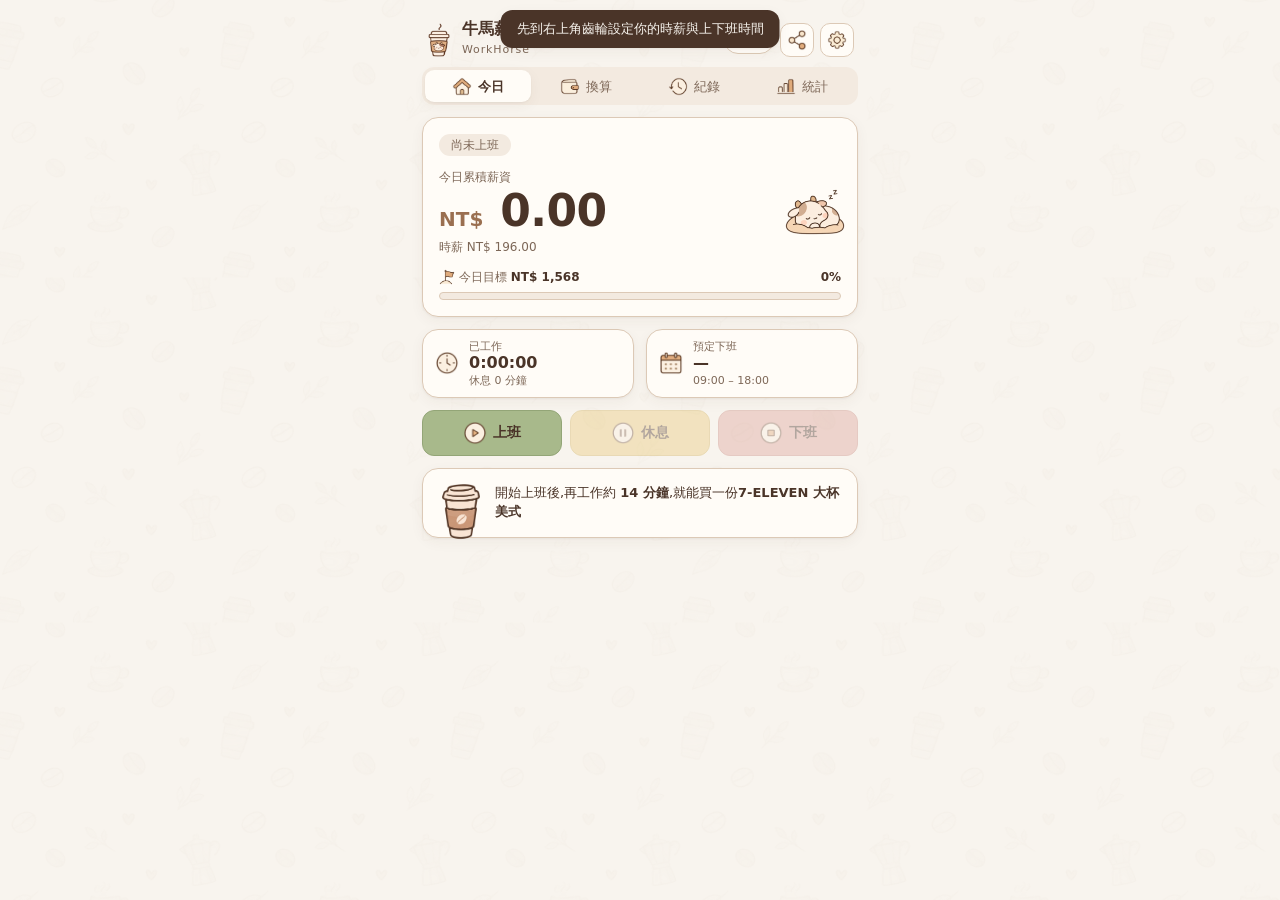
==== public/index.html @ cada4a55 "WorkHorse: coffee hand-drawn redesign with timestamp-based shifts, history, stats and asset pack Co-" ====
<!doctype html>
<html lang="zh-Hant">
<head>
<meta charset="utf-8">
<meta name="viewport" content="width=device-width, initial-scale=1">
<title>牛馬薪水計 WorkHorse</title>
<meta name="description" content="即時顯示今天賺了多少錢(到小數點後兩位),並換算成咖啡、便當、手搖飲。">
<meta name="theme-color" content="#F8F4EE">
<link rel="manifest" href="manifest.webmanifest">
<link rel="icon" type="image/png" href="assets/workhorse/brand/app_icon_512.png">
<link rel="apple-touch-icon" href="assets/workhorse/brand/app_icon_512.png">
<link rel="stylesheet" href="style.css">
</head>
<body>
<div id="app">
  <header class="topbar">
    <div class="brand">
      <img class="logo" data-asset="brand.cow_coffee_logo" alt="" draggable="false">
      <div><b>牛馬薪水計</b><small>WorkHorse</small></div>
    </div>
    <div class="tools">
      <button class="pill" id="btnMini" title="縮成迷你視窗">迷你</button>
      <button class="icon-btn" id="btnShare" aria-label="產生成果卡" title="產生成果卡"><img class="ico" data-asset="ui_icons.share" alt=""></button>
      <button class="icon-btn" id="btnSettings" aria-label="設定" title="設定"><img class="ico" data-asset="ui_icons.settings_gear" alt=""></button>
    </div>
  </header>

  <nav class="tabs" id="tabs">
    <button data-view="home" class="active"><img class="ico sm" data-asset="ui_icons.home" alt="">今日</button>
    <button data-view="rewards"><img class="ico sm" data-asset="ui_icons.wallet" alt="">換算</button>
    <button data-view="history"><img class="ico sm" data-asset="ui_icons.time_history" alt="">紀錄</button>
    <button data-view="stats"><img class="ico sm" data-asset="ui_icons.analytics_chart" alt="">統計</button>
  </nav>

  <main>
    <!-- 今日 -->
    <section class="view active" id="view-home">
      <div class="card hero">
        <div class="hero-top">
          <span class="chip" id="phaseChip">尚未上班</span>
          <span class="mini-timer"><img class="ico sm" data-asset="ui_icons.stopwatch" alt=""><span data-bind="worked">0:00:00</span></span>
        </div>
        <div class="hero-label">今日累積薪資</div>
        <div class="money amount"><span class="cur" data-bind="cur">NT$</span> <span data-bind="earned">0.00</span></div>
        <div class="rate" data-bind="rateLine">時薪 —</div>
        <img class="mascot" id="mascot" alt="" draggable="false">
        <div class="goal">
          <div class="goal-row"><span><img class="ico xs" data-asset="ui_icons.goal_flag" alt="">今日目標 <b class="amount" data-bind="goalAmt">—</b></span><b data-bind="goalPct">0%</b></div>
          <div class="bar"><i id="goalBar"></i></div>
        </div>
      </div>

      <div class="duo">
        <div class="card mini-info"><img class="ico" data-asset="ui_icons.clock" alt=""><div><small>已工作</small><b data-bind="worked">0:00:00</b><em data-bind="breakInfo">休息 0:00</em></div></div>
        <div class="card mini-info"><img class="ico" data-asset="ui_icons.calendar" alt=""><div><small data-bind="endLabel">距離預定下班</small><b data-bind="toEnd">—</b><em data-bind="endInfo">預定 —</em></div></div>
      </div>

      <div class="controls">
        <button class="btn sage" id="btnStart"><img class="ico" data-asset="ui_icons.play" alt=""><span>上班</span></button>
        <button class="btn butter" id="btnBreak"><img class="ico" data-asset="ui_icons.pause" alt=""><span id="breakLabel">休息</span></button>
        <button class="btn rose" id="btnEnd"><img class="ico" data-asset="ui_icons.stop" alt=""><span>下班</span></button>
      </div>

      <button class="card next" id="nextReward" title="查看換算">
        <span class="next-ico" id="nextIcon"></span>
        <span class="next-text" id="nextText">設定時薪後,這裡會顯示下一個可以換算的目標</span>
      </button>
    </section>

    <!-- 換算 -->
    <section class="view" id="view-rewards">
      <div class="card">
        <div class="row between">
          <h2>薪資換算器</h2>
          <button class="btn small" id="btnAddItem">＋ 新增</button>
        </div>
        <label class="field inline"><span>便當參考縣市</span><select id="citySelect"></select></label>
        <p class="note">價格皆為可修改的參考值。顯示的是「薪資等值」,不代表扣稅與其他成本後的實際可支配金額。</p>
      </div>
      <div id="itemList"></div>
    </section>

    <!-- 紀錄 -->
    <section class="view" id="view-history">
      <div class="card">
        <div class="row between">
          <h2>班次紀錄</h2>
          <div class="row">
            <button class="btn small" id="btnAddShift">＋ 補登</button>
            <button class="btn small" id="btnExportCsv"><img class="ico xs" data-asset="ui_icons.download" alt="">匯出 CSV</button>
          </div>
        </div>
      </div>
      <div id="historyList"></div>
    </section>

    <!-- 統計 -->
    <section class="view" id="view-stats">
      <div class="card">
        <div class="row between">
          <button class="icon-btn text" id="btnPrevMonth" aria-label="上個月">‹</button>
          <h2 id="monthTitle">—</h2>
          <button class="icon-btn text" id="btnNextMonth" aria-label="下個月">›</button>
        </div>
      </div>
      <div id="statsBody"></div>
    </section>

    <!-- 設定 -->
    <section class="view" id="view-settings">
      <div class="card">
        <div class="row between"><h2>時薪與預定上下班</h2><button class="btn small" id="btnBackHome">完成</button></div>
        <label class="field"><span>時薪 (<em data-bind="cur">NT$</em>)</span>
          <input type="number" min="0" step="0.01" inputmode="decimal" data-set="hourly"></label>
        <div class="grid2">
          <label class="field"><span>預定上班</span><input type="time" data-set="start"></label>
          <label class="field"><span>預定下班</span><input type="time" data-set="end"></label>
        </div>
        <label class="field"><span>今日薪資目標(0 = 自動:時薪 × 正常工時)</span>
          <input type="number" min="0" step="1" data-set="dailyGoal"></label>
        <p class="note" id="timeNote"></p>
      </div>

      <div class="card">
        <div class="row between"><h2>固定休息時段</h2><button class="btn small" id="btnAddBreak">＋ 新增</button></div>
        <p class="note">上班期間遇到這些時段會自動暫停計薪(例如午休)。也可以隨時按首頁的「休息」手動暫停。</p>
        <div id="breakList"></div>
      </div>

      <div class="card">
        <h2>加班倍率</h2>
        <label class="check"><input type="checkbox" data-set="ot.on"> 啟用加班倍率</label>
        <div class="grid2">
          <label class="field"><span>正常工時(小時)</span><input type="number" min="0" step="0.5" data-set="regularHours"></label>
          <label class="field"><span>第一階加班(小時)</span><input type="number" min="0" step="0.5" data-set="ot.h1"></label>
          <label class="field"><span>第一階倍率</span><input type="number" min="1" step="0.01" data-set="ot.m1"></label>
          <label class="field"><span>之後倍率</span><input type="number" min="1" step="0.01" data-set="ot.m2"></label>
        </div>
        <p class="note">預設依勞基法平日加班:前 2 小時 1.34 倍、之後 1.67 倍。倍率依「該班次累計工時」計算,實際以公司規定為準。</p>
      </div>

      <div class="card">
        <h2>提醒與外觀</h2>
        <label class="field"><span>每隔多久提示「今天賺了多少」</span>
          <select data-set="notifyEvery">
            <option value="0">不提醒</option><option value="15">15 分鐘</option>
            <option value="30">30 分鐘</option><option value="60">1 小時</option>
          </select></label>
        <label class="check"><input type="checkbox" data-set="useSystemNotification"> 同時使用 Windows 系統通知</label>
        <label class="check"><input type="checkbox" data-set="hideAmount"> 隱藏金額(老闆鍵:按 H)</label>
        <label class="field"><span>貨幣</span><select data-set="currency" id="currencySelect"></select></label>
      </div>

      <div class="card">
        <h2>資料</h2>
        <p class="note">所有資料只存在這台電腦的瀏覽器裡。</p>
        <div class="row wrap">
          <button class="btn small" id="btnBackup"><img class="ico xs" data-asset="ui_icons.download" alt="">匯出備份</button>
          <button class="btn small" id="btnRestore">匯入備份</button>
          <button class="btn small danger" id="btnReset">還原預設值</button>
        </div>
        <input type="file" id="fileRestore" accept="application/json" hidden>
      </div>
    </section>
  </main>
</div>

<div id="toast" role="status" aria-live="polite"></div>

<!-- 換算項目編輯 -->
<dialog id="itemDialog">
  <form method="dialog" id="itemForm">
    <h3 id="itemDialogTitle">編輯項目</h3>
    <div class="row top">
      <span class="icon-preview"><img id="itemIconPreview" alt=""></span>
      <label class="field grow"><span>圖示</span><select name="icon"></select></label>
    </div>
    <label class="field"><span>類別</span><select name="category"></select></label>
    <label class="field"><span>名稱</span><input name="name" required maxlength="30"></label>
    <label class="field"><span>價格</span><input name="price" type="number" min="0.01" step="0.01" required></label>
    <label class="field"><span>類型</span>
      <select name="kind">
        <option value="consumable">可重複購買(顯示可買幾份)</option>
        <option value="goal">一次性目標(顯示解鎖進度)</option>
      </select></label>
    <label class="field" id="savedField"><span>已存金額(選填)</span><input name="saved" type="number" min="0" step="1"></label>
    <div class="row end">
      <button type="button" class="btn danger" id="btnDeleteItem">刪除</button>
      <span class="grow"></span>
      <button type="button" class="btn" id="btnCancelItem">取消</button>
      <button type="submit" class="btn primary">儲存</button>
    </div>
  </form>
</dialog>

<!-- 補登班次 -->
<dialog id="shiftDialog">
  <form method="dialog" id="shiftForm">
    <h3>補登班次</h3>
    <label class="field"><span>上班時間</span><input type="datetime-local" name="start" required></label>
    <label class="field"><span>下班時間(可跨午夜)</span><input type="datetime-local" name="end" required></label>
    <label class="field"><span>休息(分鐘)</span><input type="number" name="breakMin" min="0" step="5" value="60"></label>
    <p class="note" id="shiftPreview"></p>
    <div class="row end">
      <span class="grow"></span>
      <button type="button" class="btn" id="btnCancelShift">取消</button>
      <button type="submit" class="btn primary">加入紀錄</button>
    </div>
  </form>
</dialog>

<!-- 成果卡 -->
<dialog id="shareDialog">
  <h3>薪水成果卡</h3>
  <canvas id="shareCanvas" width="1080" height="1080"></canvas>
  <label class="check"><input type="checkbox" id="shareShowAmount" checked> 顯示累積金額</label>
  <p class="note">成果卡不含時薪、公司名稱等個人資料。</p>
  <div class="row end">
    <button class="btn" id="btnShareClose">關閉</button>
    <button class="btn" id="btnShareCopy">複製圖片</button>
    <button class="btn primary" id="btnShareSave">下載 PNG</button>
  </div>
</dialog>

<script src="assets/workhorse/asset-manifest.js"></script>
<script src="js/defaults.js"></script>
<script src="js/assets.js"></script>
<script src="js/core.js"></script>
<script src="js/share.js"></script>
<script src="js/app.js"></script>
</body>
</html>
---- public/style.css ----
/* WorkHorse · Coffee hand-drawn
 * 色彩 token 來自素材包 design_tokens.json;--muted 稍微加深以達到小字 WCAG AA 對比。 */
:root {
  --paper: #F8F4EE;
  --surface: #FFFCF7;
  --surface-soft: #F3EAE0;
  --ink: #4A3428;
  --muted: #7D6757;
  --line: #DCC9B6;
  --caramel: #B98C6D;
  --caramel-deep: #9A6F50;
  --caramel-soft: #E7D1BE;
  --sage: #A8B98B;
  --sage-soft: #E7EEDB;
  --butter: #E8C978;
  --rose: #DDA39A;
  --bad: #A8503F;

  --font: "Noto Sans TC", "Microsoft JhengHei", "Segoe UI", system-ui, sans-serif;
  --r-card: 16px;
  --r-btn: 12px;
  --sp-1: 4px; --sp-2: 8px; --sp-3: 12px; --sp-4: 16px;
  --shadow: 0 1px 2px rgba(74, 52, 40, .05), 0 4px 14px rgba(74, 52, 40, .05);
  --t: 160ms ease;
  --pattern-opacity: .1;
}
* { box-sizing: border-box; }
html, body { margin: 0; min-height: 100%; background: var(--paper); color: var(--ink); font: 14px/1.5 var(--font); }
body { position: relative; }
/* 低透明度咖啡紋樣(圖片 URL 由 JS 依 asset-manifest 設定) */
body::before { content: ""; position: fixed; inset: 0; z-index: 0; pointer-events: none;
  background: var(--pattern-url, none) center / 460px auto repeat; opacity: var(--pattern-opacity); }
#app { position: relative; z-index: 1; max-width: 460px; min-height: 100vh; margin: 0 auto; padding: var(--sp-3) var(--sp-3) var(--sp-4); }
h2 { margin: 0; font-size: 15px; font-weight: 650; }
h3 { margin: 0 0 var(--sp-3); font-size: 16px; }
small { color: var(--muted); }
em { font-style: normal; }
.note { color: var(--muted); font-size: 12px; margin: var(--sp-2) 0 0; }
.amount { font-variant-numeric: tabular-nums; }
body.hide-amount .amount { filter: blur(8px); user-select: none; }

/* 圖片:固定盒子 + contain,不變形、保留透明 */
.ico { width: 24px; height: 24px; object-fit: contain; flex: none; vertical-align: middle; }
.ico.sm { width: 20px; height: 20px; }
.ico.xs { width: 16px; height: 16px; margin-right: 4px; }
img { max-width: 100%; }

/* 標題列 */
.topbar { display: flex; align-items: center; justify-content: space-between; padding: 0 var(--sp-1) var(--sp-2); }
.brand { display: flex; align-items: center; gap: 10px; }
.brand .logo { width: 26px; height: 34px; object-fit: contain; }
.brand b { display: block; font-size: 16px; line-height: 1.15; font-weight: 700; }
.brand small { font-size: 11px; letter-spacing: .08em; }
.tools { display: flex; align-items: center; gap: 6px; }
.icon-btn { display: grid; place-items: center; width: 34px; height: 34px; background: var(--surface); border: 1px solid var(--line);
  border-radius: 10px; cursor: pointer; color: var(--ink); font: inherit; transition: transform var(--t), border-color var(--t); }
.icon-btn.text { font-size: 20px; line-height: 1; }
.icon-btn:hover { border-color: var(--caramel); }
.icon-btn:active { transform: scale(.96); }
.pill { height: 28px; padding: 0 12px; background: var(--surface); border: 1px solid var(--line); border-radius: 99px; cursor: pointer; color: var(--muted); font: inherit; font-size: 12px; }
.pill:hover { border-color: var(--caramel); color: var(--ink); }

/* 分頁 */
.tabs { display: flex; gap: 2px; padding: 3px; background: var(--surface-soft); border-radius: 12px; margin-bottom: var(--sp-3); }
.tabs button { flex: 1; display: flex; align-items: center; justify-content: center; gap: 6px; border: 0; background: none; color: var(--muted);
  padding: 6px 4px; border-radius: 9px; cursor: pointer; font: inherit; font-size: 13px; transition: background var(--t); }
.tabs button.active { background: var(--surface); color: var(--ink); font-weight: 650; box-shadow: var(--shadow); }
.view { display: none; animation: fade 160ms ease; }
.view.active { display: block; }
@keyframes fade { from { opacity: 0; transform: translateY(2px); } to { opacity: 1; transform: none; } }

/* 卡片 */
.card { background: var(--surface); border: 1px solid var(--line); border-radius: var(--r-card); padding: var(--sp-3) var(--sp-4); margin-bottom: var(--sp-3); box-shadow: var(--shadow); }

/* 首頁主卡 */
.hero { position: relative; padding: var(--sp-4); }
.hero-top { display: flex; justify-content: space-between; align-items: center; }
.chip { display: inline-block; padding: 2px 12px; border-radius: 99px; font-size: 12px; background: var(--surface-soft); color: var(--muted); transition: background var(--t); }
.chip.working { background: var(--sage-soft); color: #5B6B40; }
.chip.break { background: #F8EBC8; color: #7B5F12; }
.chip.done { background: #F3DAD5; color: #8A4B40; }
.mini-timer { display: none; align-items: center; gap: 4px; color: var(--muted); font-variant-numeric: tabular-nums; }
.hero-label { margin-top: var(--sp-3); color: var(--muted); font-size: 12px; }
.money { font-size: clamp(34px, 11vw, 44px); line-height: 1.12; font-weight: 700; letter-spacing: -.5px; white-space: nowrap; }
.money .cur { font-size: 20px; color: var(--caramel-deep); font-weight: 650; letter-spacing: 0; margin-right: 2px; }
.rate { color: var(--muted); font-size: 12px; margin-top: 2px; min-height: 18px; }
.mascot { position: absolute; right: 10px; bottom: 74px; width: 64px; height: 60px; object-fit: contain; pointer-events: none; }
.mascot:not([src]) { display: none; }
.goal { margin-top: var(--sp-3); }
.goal-row { display: flex; justify-content: space-between; font-size: 12px; color: var(--muted); }
.goal-row b { color: var(--ink); font-weight: 650; }
.bar { height: 8px; background: var(--surface-soft); border: 1px solid var(--line); border-radius: 99px; overflow: hidden; margin-top: 6px; }
.bar i { display: block; height: 100%; width: 0; background: var(--caramel); border-radius: 99px; transition: width 300ms ease; }
.bar i.full { background: var(--sage); }

.duo { display: grid; grid-template-columns: 1fr 1fr; gap: var(--sp-3); }
.mini-info { display: flex; align-items: center; gap: 10px; padding: 10px 12px; margin-bottom: var(--sp-3); }
.mini-info small { display: block; font-size: 11px; line-height: 1.2; }
.mini-info b { display: block; font-size: 16px; line-height: 1.3; font-variant-numeric: tabular-nums; }
.mini-info em { display: block; font-size: 11px; color: var(--muted); line-height: 1.2; }

.controls { display: grid; grid-template-columns: repeat(3, 1fr); gap: var(--sp-2); margin-bottom: var(--sp-3); }
.btn { display: inline-flex; align-items: center; justify-content: center; gap: 6px; border: 1px solid var(--line); background: var(--surface);
  color: var(--ink); border-radius: var(--r-btn); padding: 8px 12px; cursor: pointer; font: inherit; font-weight: 600;
  transition: transform var(--t), filter var(--t), border-color var(--t); }
.btn:hover { border-color: var(--caramel); }
.btn:active { transform: scale(.97); }
.btn:disabled { opacity: .4; cursor: not-allowed; transform: none; }
.btn.sage { background: var(--sage); border-color: #93A577; }
.btn.butter { background: var(--butter); border-color: #D2B25F; }
.btn.rose { background: var(--rose); border-color: #C98C82; }
.btn.primary { background: var(--caramel); border-color: var(--caramel-deep); color: #fff; }
.btn.danger { color: var(--bad); }
.btn.small { padding: 4px 10px; font-size: 12px; font-weight: 550; }
.controls .btn { padding: 10px 6px; }

.next { display: flex; align-items: center; gap: 12px; width: 100%; text-align: left; cursor: pointer; font: inherit; color: var(--ink); margin-bottom: 0; }
.next:hover { border-color: var(--caramel); }
.next-ico { width: 44px; height: 44px; display: grid; place-items: center; flex: none; }
.next-ico img { width: 100%; height: 100%; object-fit: contain; }
.next-text { font-size: 13px; line-height: 1.45; }
.next-text b { font-weight: 650; }

/* 表單 */
.field { display: flex; flex-direction: column; gap: 3px; margin: var(--sp-2) 0; }
.field.inline { flex-direction: row; align-items: center; justify-content: space-between; }
.field > span { color: var(--muted); font-size: 12px; }
input, select { background: var(--paper); color: var(--ink); border: 1px solid var(--line); border-radius: 10px; padding: 7px 10px; font: inherit; width: 100%; }
input:focus-visible, select:focus-visible, button:focus-visible { outline: 2px solid var(--caramel); outline-offset: 1px; }
.field.inline select { width: auto; }
.check { display: flex; align-items: center; gap: 8px; margin: var(--sp-2) 0; cursor: pointer; }
.check input { width: auto; accent-color: var(--caramel); }
.grid2 { display: grid; grid-template-columns: 1fr 1fr; gap: 0 var(--sp-2); }
.row { display: flex; gap: var(--sp-2); align-items: center; }
.row.between { justify-content: space-between; }
.row.wrap { flex-wrap: wrap; }
.row.top { align-items: flex-end; }
.row.end { margin-top: var(--sp-3); }
.grow { flex: 1; }
.break-row { display: grid; grid-template-columns: auto 1fr 1fr auto; gap: 6px; align-items: center; margin: 6px 0; }
.break-row input[type=checkbox] { width: auto; accent-color: var(--caramel); }

/* 換算項目 */
.item { display: grid; grid-template-columns: 52px 1fr; gap: 12px; padding: 10px 14px; }
.item.off { opacity: .45; }
.item-ico { width: 52px; height: 52px; display: grid; place-items: center; }
.item-ico img { width: 100%; height: 100%; object-fit: contain; }
.item-head { display: flex; justify-content: space-between; align-items: baseline; gap: 8px; }
.item-name { font-weight: 650; }
.item-cat { color: var(--muted); font-size: 11px; margin-left: 6px; font-weight: 400; }
.item-price { color: var(--muted); font-size: 12px; white-space: nowrap; }
.item-count { font-size: 22px; font-weight: 700; line-height: 1.2; }
.item-count small { font-size: 12px; font-weight: 400; }
.badge { display: inline-block; background: var(--sage-soft); color: #4F5F36; font-weight: 650; padding: 1px 10px; border-radius: 99px; font-size: 12px; }
.item-sub { color: var(--muted); font-size: 12px; }
.item-sub b { color: var(--ink); font-weight: 600; }
.item .bar { height: 6px; margin: 6px 0 4px; }
.item-actions { display: flex; gap: 10px; margin-top: 4px; }
.item-actions button { background: none; border: 0; color: var(--muted); cursor: pointer; font: inherit; font-size: 12px; padding: 0; text-decoration: underline; text-decoration-color: var(--line); }
.item-actions button:hover { color: var(--ink); }
.icon-preview { width: 52px; height: 52px; display: grid; place-items: center; background: var(--paper); border: 1px solid var(--line); border-radius: 12px; }
.icon-preview img { width: 80%; height: 80%; object-fit: contain; }

/* 紀錄 */
.day-head { display: flex; justify-content: space-between; color: var(--muted); font-size: 12px; margin: var(--sp-3) 4px 6px; }
.shift { display: flex; align-items: center; gap: 12px; padding: 10px 14px; margin-bottom: 8px; }
.shift-main { flex: 1; min-width: 0; }
.shift-time { font-weight: 650; font-variant-numeric: tabular-nums; }
.shift-time sup { color: var(--caramel-deep); font-size: 10px; margin-left: 2px; }
.shift-meta { color: var(--muted); font-size: 12px; }
.shift-pay { font-weight: 700; font-variant-numeric: tabular-nums; text-align: right; }
.shift-del { background: none; border: 0; color: var(--muted); cursor: pointer; font-size: 18px; line-height: 1; padding: 4px; }
.shift-del:hover { color: var(--bad); }
.tag { display: inline-block; font-size: 10px; padding: 0 6px; border-radius: 99px; background: #F8EBC8; color: #7B5F12; margin-left: 4px; }
.empty { text-align: center; padding: 28px 16px; color: var(--muted); }
.empty img { width: 64px; height: 80px; object-fit: contain; display: block; margin: 0 auto 8px; }
.empty img.wide { width: 96px; height: 76px; }

/* 統計 */
.stat-hero { text-align: center; }
.stat-hero .money { font-size: 36px; }
.stat-grid { display: grid; grid-template-columns: 1fr 1fr; gap: var(--sp-2); margin-top: var(--sp-3); text-align: left; }
.stat-grid div { background: var(--paper); border-radius: 12px; padding: 8px 12px; }
.stat-grid small { display: block; font-size: 11px; }
.stat-grid b { font-variant-numeric: tabular-nums; }
.chart { display: flex; align-items: flex-end; gap: 2px; height: 96px; margin-top: var(--sp-3); }
.chart i { flex: 1; min-height: 2px; background: var(--caramel-soft); border-radius: 3px 3px 0 0; position: relative; }
.chart i.has { background: var(--caramel); }
.chart i.today { outline: 1px solid var(--ink); outline-offset: 1px; }
.chart-axis { display: flex; justify-content: space-between; font-size: 10px; color: var(--muted); margin-top: 4px; }

#toast { position: fixed; left: 50%; top: 10px; transform: translate(-50%, -24px); background: var(--ink); color: var(--paper); padding: 9px 16px;
  border-radius: 12px; font-weight: 550; font-size: 13px; opacity: 0; pointer-events: none; transition: opacity 200ms, transform 200ms; max-width: 92vw; text-align: center; z-index: 50; box-shadow: var(--shadow); }
#toast.show { opacity: 1; transform: translate(-50%, 0); }

dialog { background: var(--surface); color: var(--ink); border: 1px solid var(--line); border-radius: 18px; padding: var(--sp-4); width: min(92vw, 400px); box-shadow: 0 10px 40px rgba(74, 52, 40, .18); }
dialog::backdrop { background: rgba(74, 52, 40, .35); }
#shareCanvas { width: 100%; height: auto; border-radius: 12px; display: block; margin-bottom: var(--sp-2); border: 1px solid var(--line); }

/* 迷你模式(~330×190):只留標題、金額、計時與三個控制鈕 */
body.mini #app { padding: 6px 8px; min-height: 0; }
body.mini .topbar { padding-bottom: 2px; }
body.mini .brand .logo { width: 18px; height: 24px; }
body.mini .brand b { font-size: 13px; }
body.mini .brand small, body.mini .tabs, body.mini main > .view:not(#view-home),
body.mini #btnShare, body.mini #btnSettings, body.mini .mascot, body.mini .goal, body.mini .duo,
body.mini .next, body.mini .hero-label, body.mini .rate { display: none; }
body.mini .icon-btn { width: 28px; height: 28px; }
body.mini #btnMini { font-size: 11px; height: 24px; }
body.mini .hero { padding: 8px 12px 6px; margin-bottom: 6px; text-align: center; }
body.mini .hero-top { justify-content: space-between; }
body.mini .mini-timer { display: inline-flex; }
body.mini .money { font-size: 36px; margin-top: 2px; }
body.mini .money .cur { font-size: 15px; }
body.mini .controls { margin-bottom: 0; gap: 6px; }
body.mini .controls .btn { padding: 6px 4px; font-size: 13px; }
body.mini .controls .ico { width: 20px; height: 20px; }

/* 視窗很小時自動套用迷你(JS 以視窗高度切換 body.mini) */
@media (max-width: 359px) { #app { padding: 8px; } .money { font-size: 38px; } }
@media (min-width: 461px) { #app { padding-top: 20px; } }
@media (prefers-reduced-motion: reduce) { * { animation: none !important; transition: none !important; } }
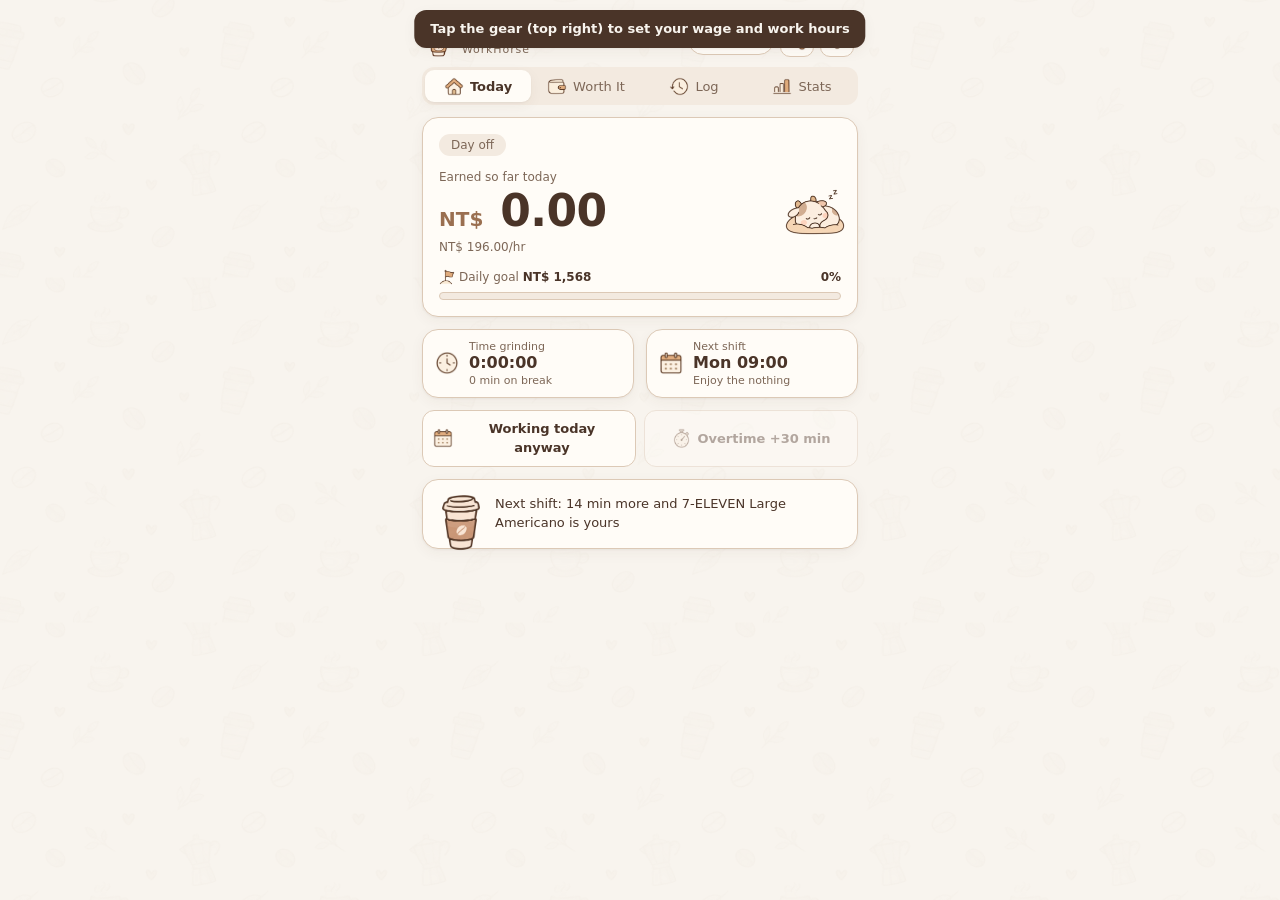
==== commit 7496405f: "Auto-compute pay from schedule + local time (no clock-in buttons), i18n zh/en/ja, remove mini mode C" ====
--- a/public/index.html
+++ b/public/index.html
@@ -16,66 +16,60 @@
   <header class="topbar">
     <div class="brand">
       <img class="logo" data-asset="brand.cow_coffee_logo" alt="" draggable="false">
-      <div><b>牛馬薪水計</b><small>WorkHorse</small></div>
+      <div><b data-i18n="brand.name">牛馬薪水計</b><small>WorkHorse</small></div>
     </div>
     <div class="tools">
-      <button class="pill" id="btnMini" title="縮成迷你視窗">迷你</button>
-      <button class="icon-btn" id="btnShare" aria-label="產生成果卡" title="產生成果卡"><img class="ico" data-asset="ui_icons.share" alt=""></button>
-      <button class="icon-btn" id="btnSettings" aria-label="設定" title="設定"><img class="ico" data-asset="ui_icons.settings_gear" alt=""></button>
+      <select class="pill-select" id="langSelect" data-i18n-aria="lang.title" data-i18n-title="lang.title"></select>
+      <button class="icon-btn" id="btnShare" data-i18n-aria="btn.share" data-i18n-title="btn.share"><img class="ico" data-asset="ui_icons.share" alt=""></button>
+      <button class="icon-btn" id="btnSettings" data-i18n-aria="btn.settings" data-i18n-title="btn.settings"><img class="ico" data-asset="ui_icons.settings_gear" alt=""></button>
     </div>
   </header>
 
   <nav class="tabs" id="tabs">
-    <button data-view="home" class="active"><img class="ico sm" data-asset="ui_icons.home" alt="">今日</button>
-    <button data-view="rewards"><img class="ico sm" data-asset="ui_icons.wallet" alt="">換算</button>
-    <button data-view="history"><img class="ico sm" data-asset="ui_icons.time_history" alt="">紀錄</button>
-    <button data-view="stats"><img class="ico sm" data-asset="ui_icons.analytics_chart" alt="">統計</button>
+    <button data-view="home" class="active"><img class="ico sm" data-asset="ui_icons.home" alt=""><span data-i18n="tab.home">今日</span></button>
+    <button data-view="rewards"><img class="ico sm" data-asset="ui_icons.wallet" alt=""><span data-i18n="tab.rewards">換算</span></button>
+    <button data-view="history"><img class="ico sm" data-asset="ui_icons.time_history" alt=""><span data-i18n="tab.history">紀錄</span></button>
+    <button data-view="stats"><img class="ico sm" data-asset="ui_icons.analytics_chart" alt=""><span data-i18n="tab.stats">統計</span></button>
   </nav>
 
   <main>
     <!-- 今日 -->
     <section class="view active" id="view-home">
       <div class="card hero">
-        <div class="hero-top">
-          <span class="chip" id="phaseChip">尚未上班</span>
-          <span class="mini-timer"><img class="ico sm" data-asset="ui_icons.stopwatch" alt=""><span data-bind="worked">0:00:00</span></span>
-        </div>
-        <div class="hero-label">今日累積薪資</div>
+        <div class="hero-top"><span class="chip" id="phaseChip">—</span></div>
+        <div class="hero-label" data-i18n="hero.label">今天已經賺到</div>
         <div class="money amount"><span class="cur" data-bind="cur">NT$</span> <span data-bind="earned">0.00</span></div>
-        <div class="rate" data-bind="rateLine">時薪 —</div>
+        <div class="rate" data-bind="rateLine"></div>
         <img class="mascot" id="mascot" alt="" draggable="false">
         <div class="goal">
-          <div class="goal-row"><span><img class="ico xs" data-asset="ui_icons.goal_flag" alt="">今日目標 <b class="amount" data-bind="goalAmt">—</b></span><b data-bind="goalPct">0%</b></div>
+          <div class="goal-row"><span><img class="ico xs" data-asset="ui_icons.goal_flag" alt=""><span data-i18n="goal.label">今日目標</span> <b class="amount" data-bind="goalAmt">—</b></span><b data-bind="goalPct">0%</b></div>
           <div class="bar"><i id="goalBar"></i></div>
         </div>
       </div>
 
       <div class="duo">
-        <div class="card mini-info"><img class="ico" data-asset="ui_icons.clock" alt=""><div><small>已工作</small><b data-bind="worked">0:00:00</b><em data-bind="breakInfo">休息 0:00</em></div></div>
-        <div class="card mini-info"><img class="ico" data-asset="ui_icons.calendar" alt=""><div><small data-bind="endLabel">距離預定下班</small><b data-bind="toEnd">—</b><em data-bind="endInfo">預定 —</em></div></div>
-      </div>
-
-      <div class="controls">
-        <button class="btn sage" id="btnStart"><img class="ico" data-asset="ui_icons.play" alt=""><span>上班</span></button>
-        <button class="btn butter" id="btnBreak"><img class="ico" data-asset="ui_icons.pause" alt=""><span id="breakLabel">休息</span></button>
-        <button class="btn rose" id="btnEnd"><img class="ico" data-asset="ui_icons.stop" alt=""><span>下班</span></button>
-      </div>
-
-      <button class="card next" id="nextReward" title="查看換算">
-        <span class="next-ico" id="nextIcon"></span>
-        <span class="next-text" id="nextText">設定時薪後,這裡會顯示下一個可以換算的目標</span>
-      </button>
+        <div class="card mini-info"><img class="ico" data-asset="ui_icons.clock" alt=""><div><small data-i18n="worked.label">已工作</small><b data-bind="worked">0:00:00</b><em data-bind="breakInfo"></em></div></div>
+        <div class="card mini-info"><img class="ico" data-asset="ui_icons.calendar" alt=""><div><small data-bind="endLabel">—</small><b data-bind="toEnd">—</b><em data-bind="endInfo"></em></div></div>
+      </div>
+
+      <div class="quick">
+        <button class="btn" id="btnOff"><img class="ico sm" data-asset="ui_icons.calendar" alt=""><span id="offLabel"></span></button>
+        <button class="btn" id="btnOt"><img class="ico sm" data-asset="ui_icons.stopwatch" alt=""><span id="otLabel"></span></button>
+        <button class="btn small" id="btnOtReset" hidden data-i18n="q.otReset">重設</button>
+      </div>
+
+      <button class="card next" id="nextReward"><span class="next-ico"></span><span class="next-text"></span></button>
     </section>
 
     <!-- 換算 -->
     <section class="view" id="view-rewards">
       <div class="card">
         <div class="row between">
-          <h2>薪資換算器</h2>
-          <button class="btn small" id="btnAddItem">＋ 新增</button>
-        </div>
-        <label class="field inline"><span>便當參考縣市</span><select id="citySelect"></select></label>
-        <p class="note">價格皆為可修改的參考值。顯示的是「薪資等值」,不代表扣稅與其他成本後的實際可支配金額。</p>
+          <h2 data-i18n="items.title">薪資換算器</h2>
+          <button class="btn small" id="btnAddItem" data-i18n="items.add">＋ 新增</button>
+        </div>
+        <label class="field inline"><span data-i18n="items.city">便當參考縣市</span><select id="citySelect"></select></label>
+        <p class="note" data-i18n="items.note"></p>
       </div>
       <div id="itemList"></div>
     </section>
@@ -84,10 +78,10 @@
     <section class="view" id="view-history">
       <div class="card">
         <div class="row between">
-          <h2>班次紀錄</h2>
+          <h2 data-i18n="hist.title">班次紀錄</h2>
           <div class="row">
-            <button class="btn small" id="btnAddShift">＋ 補登</button>
-            <button class="btn small" id="btnExportCsv"><img class="ico xs" data-asset="ui_icons.download" alt="">匯出 CSV</button>
+            <button class="btn small" id="btnAddShift" data-i18n="hist.add">＋ 補登</button>
+            <button class="btn small" id="btnExportCsv"><img class="ico xs" data-asset="ui_icons.download" alt=""><span data-i18n="hist.csv">匯出 CSV</span></button>
           </div>
         </div>
       </div>
@@ -98,9 +92,9 @@
     <section class="view" id="view-stats">
       <div class="card">
         <div class="row between">
-          <button class="icon-btn text" id="btnPrevMonth" aria-label="上個月">‹</button>
+          <button class="icon-btn text" id="btnPrevMonth" data-i18n-aria="stats.prev">‹</button>
           <h2 id="monthTitle">—</h2>
-          <button class="icon-btn text" id="btnNextMonth" aria-label="下個月">›</button>
+          <button class="icon-btn text" id="btnNextMonth" data-i18n-aria="stats.next">›</button>
         </div>
       </div>
       <div id="statsBody"></div>
@@ -109,55 +103,53 @@
     <!-- 設定 -->
     <section class="view" id="view-settings">
       <div class="card">
-        <div class="row between"><h2>時薪與預定上下班</h2><button class="btn small" id="btnBackHome">完成</button></div>
-        <label class="field"><span>時薪 (<em data-bind="cur">NT$</em>)</span>
+        <div class="row between"><h2 data-i18n="set.basic">基本設定</h2><button class="btn small" id="btnBackHome" data-i18n="set.done">完成</button></div>
+        <label class="field"><span><span data-i18n="set.hourly">時薪</span> (<em data-bind="cur">NT$</em>)</span>
           <input type="number" min="0" step="0.01" inputmode="decimal" data-set="hourly"></label>
+        <div class="field"><span data-i18n="set.days">一週上哪幾天班</span><div class="chips" id="dayChips"></div></div>
         <div class="grid2">
-          <label class="field"><span>預定上班</span><input type="time" data-set="start"></label>
-          <label class="field"><span>預定下班</span><input type="time" data-set="end"></label>
-        </div>
-        <label class="field"><span>今日薪資目標(0 = 自動:時薪 × 正常工時)</span>
-          <input type="number" min="0" step="1" data-set="dailyGoal"></label>
-        <p class="note" id="timeNote"></p>
-      </div>
-
-      <div class="card">
-        <div class="row between"><h2>固定休息時段</h2><button class="btn small" id="btnAddBreak">＋ 新增</button></div>
-        <p class="note">上班期間遇到這些時段會自動暫停計薪(例如午休)。也可以隨時按首頁的「休息」手動暫停。</p>
+          <label class="field"><span data-i18n="set.start">上班時間</span><input type="time" data-set="start"></label>
+          <label class="field"><span data-i18n="set.end">下班時間</span><input type="time" data-set="end"></label>
+        </div>
+        <p class="summary" id="timeNote"></p>
+        <p class="note" data-i18n="set.holidayNote"></p>
+      </div>
+
+      <div class="card">
+        <div class="row between"><h2 data-i18n="set.breaks">休息時間</h2><button class="btn small" id="btnAddBreak" data-i18n="set.addBreak">＋ 新增</button></div>
+        <p class="note" data-i18n="set.breaksNote"></p>
         <div id="breakList"></div>
       </div>
 
-      <div class="card">
-        <h2>加班倍率</h2>
-        <label class="check"><input type="checkbox" data-set="ot.on"> 啟用加班倍率</label>
+      <details class="card adv">
+        <summary data-i18n="set.adv">進階</summary>
+        <label class="check"><input type="checkbox" data-set="ot.on"> <span data-i18n="set.otOn">啟用加班倍率</span></label>
         <div class="grid2">
-          <label class="field"><span>正常工時(小時)</span><input type="number" min="0" step="0.5" data-set="regularHours"></label>
-          <label class="field"><span>第一階加班(小時)</span><input type="number" min="0" step="0.5" data-set="ot.h1"></label>
-          <label class="field"><span>第一階倍率</span><input type="number" min="1" step="0.01" data-set="ot.m1"></label>
-          <label class="field"><span>之後倍率</span><input type="number" min="1" step="0.01" data-set="ot.m2"></label>
-        </div>
-        <p class="note">預設依勞基法平日加班:前 2 小時 1.34 倍、之後 1.67 倍。倍率依「該班次累計工時」計算,實際以公司規定為準。</p>
-      </div>
-
-      <div class="card">
-        <h2>提醒與外觀</h2>
-        <label class="field"><span>每隔多久提示「今天賺了多少」</span>
-          <select data-set="notifyEvery">
-            <option value="0">不提醒</option><option value="15">15 分鐘</option>
-            <option value="30">30 分鐘</option><option value="60">1 小時</option>
-          </select></label>
-        <label class="check"><input type="checkbox" data-set="useSystemNotification"> 同時使用 Windows 系統通知</label>
-        <label class="check"><input type="checkbox" data-set="hideAmount"> 隱藏金額(老闆鍵:按 H)</label>
-        <label class="field"><span>貨幣</span><select data-set="currency" id="currencySelect"></select></label>
-      </div>
-
-      <div class="card">
-        <h2>資料</h2>
-        <p class="note">所有資料只存在這台電腦的瀏覽器裡。</p>
+          <label class="field"><span data-i18n="set.regular">正常工時</span><input type="number" min="0" step="0.5" data-set="regularHours"></label>
+          <label class="field"><span data-i18n="set.h1">第一階加班</span><input type="number" min="0" step="0.5" data-set="ot.h1"></label>
+          <label class="field"><span data-i18n="set.m1">第一階倍率</span><input type="number" min="1" step="0.01" data-set="ot.m1"></label>
+          <label class="field"><span data-i18n="set.m2">之後倍率</span><input type="number" min="1" step="0.01" data-set="ot.m2"></label>
+        </div>
+        <p class="note" data-i18n="set.otNote"></p>
+        <label class="field"><span data-i18n="set.goal">每日目標</span><input type="number" min="0" step="1" data-set="dailyGoal"></label>
+      </details>
+
+      <div class="card">
+        <h2 data-i18n="set.notify">提醒與顯示</h2>
+        <label class="field"><span data-i18n="set.every">提示間隔</span>
+          <select data-set="notifyEvery" id="notifySelect"></select></label>
+        <label class="check"><input type="checkbox" data-set="useSystemNotification"> <span data-i18n="set.sysNotify">系統通知</span></label>
+        <label class="check"><input type="checkbox" data-set="hideAmount"> <span data-i18n="set.hide">隱藏金額</span></label>
+        <label class="field"><span data-i18n="set.currency">貨幣</span><select data-set="currency" id="currencySelect"></select></label>
+      </div>
+
+      <div class="card">
+        <h2 data-i18n="set.data">資料</h2>
+        <p class="note" data-i18n="set.dataNote"></p>
         <div class="row wrap">
-          <button class="btn small" id="btnBackup"><img class="ico xs" data-asset="ui_icons.download" alt="">匯出備份</button>
-          <button class="btn small" id="btnRestore">匯入備份</button>
-          <button class="btn small danger" id="btnReset">還原預設值</button>
+          <button class="btn small" id="btnBackup"><img class="ico xs" data-asset="ui_icons.download" alt=""><span data-i18n="set.backup">匯出備份</span></button>
+          <button class="btn small" id="btnRestore" data-i18n="set.restore">匯入備份</button>
+          <button class="btn small danger" id="btnReset" data-i18n="set.reset">還原預設值</button>
         </div>
         <input type="file" id="fileRestore" accept="application/json" hidden>
       </div>
@@ -170,25 +162,25 @@
 <!-- 換算項目編輯 -->
 <dialog id="itemDialog">
   <form method="dialog" id="itemForm">
-    <h3 id="itemDialogTitle">編輯項目</h3>
+    <h3 id="itemDialogTitle"></h3>
     <div class="row top">
       <span class="icon-preview"><img id="itemIconPreview" alt=""></span>
-      <label class="field grow"><span>圖示</span><select name="icon"></select></label>
-    </div>
-    <label class="field"><span>類別</span><select name="category"></select></label>
-    <label class="field"><span>名稱</span><input name="name" required maxlength="30"></label>
-    <label class="field"><span>價格</span><input name="price" type="number" min="0.01" step="0.01" required></label>
-    <label class="field"><span>類型</span>
+      <label class="field grow"><span data-i18n="dlg.icon">圖示</span><select name="icon"></select></label>
+    </div>
+    <label class="field"><span data-i18n="dlg.category">類別</span><select name="category"></select></label>
+    <label class="field"><span data-i18n="dlg.name">名稱</span><input name="name" required maxlength="30"></label>
+    <label class="field"><span data-i18n="dlg.price">價格</span><input name="price" type="number" min="0.01" step="0.01" required></label>
+    <label class="field"><span data-i18n="dlg.kind">類型</span>
       <select name="kind">
-        <option value="consumable">可重複購買(顯示可買幾份)</option>
-        <option value="goal">一次性目標(顯示解鎖進度)</option>
+        <option value="consumable" data-i18n="dlg.kind.consumable"></option>
+        <option value="goal" data-i18n="dlg.kind.goal"></option>
       </select></label>
-    <label class="field" id="savedField"><span>已存金額(選填)</span><input name="saved" type="number" min="0" step="1"></label>
+    <label class="field" id="savedField"><span data-i18n="dlg.saved">已存金額</span><input name="saved" type="number" min="0" step="1"></label>
     <div class="row end">
-      <button type="button" class="btn danger" id="btnDeleteItem">刪除</button>
+      <button type="button" class="btn danger" id="btnDeleteItem" data-i18n="dlg.delete">刪除</button>
       <span class="grow"></span>
-      <button type="button" class="btn" id="btnCancelItem">取消</button>
-      <button type="submit" class="btn primary">儲存</button>
+      <button type="button" class="btn" id="btnCancelItem" data-i18n="dlg.cancel">取消</button>
+      <button type="submit" class="btn primary" data-i18n="dlg.save">儲存</button>
     </div>
   </form>
 </dialog>
@@ -196,33 +188,34 @@
 <!-- 補登班次 -->
 <dialog id="shiftDialog">
   <form method="dialog" id="shiftForm">
-    <h3>補登班次</h3>
-    <label class="field"><span>上班時間</span><input type="datetime-local" name="start" required></label>
-    <label class="field"><span>下班時間(可跨午夜)</span><input type="datetime-local" name="end" required></label>
-    <label class="field"><span>休息(分鐘)</span><input type="number" name="breakMin" min="0" step="5" value="60"></label>
+    <h3 data-i18n="dlg.shift.title">補登班次</h3>
+    <label class="field"><span data-i18n="dlg.shift.start">上班時間</span><input type="datetime-local" name="start" required></label>
+    <label class="field"><span data-i18n="dlg.shift.end">下班時間</span><input type="datetime-local" name="end" required></label>
+    <label class="field"><span data-i18n="dlg.shift.break">休息(分鐘)</span><input type="number" name="breakMin" min="0" step="5" value="60"></label>
     <p class="note" id="shiftPreview"></p>
     <div class="row end">
       <span class="grow"></span>
-      <button type="button" class="btn" id="btnCancelShift">取消</button>
-      <button type="submit" class="btn primary">加入紀錄</button>
+      <button type="button" class="btn" id="btnCancelShift" data-i18n="dlg.cancel">取消</button>
+      <button type="submit" class="btn primary" data-i18n="dlg.shift.add">加入紀錄</button>
     </div>
   </form>
 </dialog>
 
 <!-- 成果卡 -->
 <dialog id="shareDialog">
-  <h3>薪水成果卡</h3>
+  <h3 data-i18n="share.dialog">薪水成果卡</h3>
   <canvas id="shareCanvas" width="1080" height="1080"></canvas>
-  <label class="check"><input type="checkbox" id="shareShowAmount" checked> 顯示累積金額</label>
-  <p class="note">成果卡不含時薪、公司名稱等個人資料。</p>
+  <label class="check"><input type="checkbox" id="shareShowAmount" checked> <span data-i18n="share.show">顯示累積金額</span></label>
+  <p class="note" data-i18n="share.note"></p>
   <div class="row end">
-    <button class="btn" id="btnShareClose">關閉</button>
-    <button class="btn" id="btnShareCopy">複製圖片</button>
-    <button class="btn primary" id="btnShareSave">下載 PNG</button>
+    <button class="btn" id="btnShareClose" data-i18n="share.close">關閉</button>
+    <button class="btn" id="btnShareCopy" data-i18n="share.copy">複製圖片</button>
+    <button class="btn primary" id="btnShareSave" data-i18n="share.save">下載 PNG</button>
   </div>
 </dialog>
 
 <script src="assets/workhorse/asset-manifest.js"></script>
+<script src="js/i18n.js"></script>
 <script src="js/defaults.js"></script>
 <script src="js/assets.js"></script>
 <script src="js/core.js"></script>
--- a/public/style.css
+++ b/public/style.css
@@ -57,8 +57,6 @@
 .icon-btn.text { font-size: 20px; line-height: 1; }
 .icon-btn:hover { border-color: var(--caramel); }
 .icon-btn:active { transform: scale(.96); }
-.pill { height: 28px; padding: 0 12px; background: var(--surface); border: 1px solid var(--line); border-radius: 99px; cursor: pointer; color: var(--muted); font: inherit; font-size: 12px; }
-.pill:hover { border-color: var(--caramel); color: var(--ink); }
 
 /* 分頁 */
 .tabs { display: flex; gap: 2px; padding: 3px; background: var(--surface-soft); border-radius: 12px; margin-bottom: var(--sp-3); }
@@ -79,7 +77,6 @@
 .chip.working { background: var(--sage-soft); color: #5B6B40; }
 .chip.break { background: #F8EBC8; color: #7B5F12; }
 .chip.done { background: #F3DAD5; color: #8A4B40; }
-.mini-timer { display: none; align-items: center; gap: 4px; color: var(--muted); font-variant-numeric: tabular-nums; }
 .hero-label { margin-top: var(--sp-3); color: var(--muted); font-size: 12px; }
 .money { font-size: clamp(34px, 11vw, 44px); line-height: 1.12; font-weight: 700; letter-spacing: -.5px; white-space: nowrap; }
 .money .cur { font-size: 20px; color: var(--caramel-deep); font-weight: 650; letter-spacing: 0; margin-right: 2px; }
@@ -99,20 +96,15 @@
 .mini-info b { display: block; font-size: 16px; line-height: 1.3; font-variant-numeric: tabular-nums; }
 .mini-info em { display: block; font-size: 11px; color: var(--muted); line-height: 1.2; }
 
-.controls { display: grid; grid-template-columns: repeat(3, 1fr); gap: var(--sp-2); margin-bottom: var(--sp-3); }
 .btn { display: inline-flex; align-items: center; justify-content: center; gap: 6px; border: 1px solid var(--line); background: var(--surface);
   color: var(--ink); border-radius: var(--r-btn); padding: 8px 12px; cursor: pointer; font: inherit; font-weight: 600;
   transition: transform var(--t), filter var(--t), border-color var(--t); }
 .btn:hover { border-color: var(--caramel); }
 .btn:active { transform: scale(.97); }
 .btn:disabled { opacity: .4; cursor: not-allowed; transform: none; }
-.btn.sage { background: var(--sage); border-color: #93A577; }
-.btn.butter { background: var(--butter); border-color: #D2B25F; }
-.btn.rose { background: var(--rose); border-color: #C98C82; }
 .btn.primary { background: var(--caramel); border-color: var(--caramel-deep); color: #fff; }
 .btn.danger { color: var(--bad); }
 .btn.small { padding: 4px 10px; font-size: 12px; font-weight: 550; }
-.controls .btn { padding: 10px 6px; }
 
 .next { display: flex; align-items: center; gap: 12px; width: 100%; text-align: left; cursor: pointer; font: inherit; color: var(--ink); margin-bottom: 0; }
 .next:hover { border-color: var(--caramel); }
@@ -197,26 +189,31 @@
 dialog::backdrop { background: rgba(74, 52, 40, .35); }
 #shareCanvas { width: 100%; height: auto; border-radius: 12px; display: block; margin-bottom: var(--sp-2); border: 1px solid var(--line); }
 
-/* 迷你模式(~330×190):只留標題、金額、計時與三個控制鈕 */
-body.mini #app { padding: 6px 8px; min-height: 0; }
-body.mini .topbar { padding-bottom: 2px; }
-body.mini .brand .logo { width: 18px; height: 24px; }
-body.mini .brand b { font-size: 13px; }
-body.mini .brand small, body.mini .tabs, body.mini main > .view:not(#view-home),
-body.mini #btnShare, body.mini #btnSettings, body.mini .mascot, body.mini .goal, body.mini .duo,
-body.mini .next, body.mini .hero-label, body.mini .rate { display: none; }
-body.mini .icon-btn { width: 28px; height: 28px; }
-body.mini #btnMini { font-size: 11px; height: 24px; }
-body.mini .hero { padding: 8px 12px 6px; margin-bottom: 6px; text-align: center; }
-body.mini .hero-top { justify-content: space-between; }
-body.mini .mini-timer { display: inline-flex; }
-body.mini .money { font-size: 36px; margin-top: 2px; }
-body.mini .money .cur { font-size: 15px; }
-body.mini .controls { margin-bottom: 0; gap: 6px; }
-body.mini .controls .btn { padding: 6px 4px; font-size: 13px; }
-body.mini .controls .ico { width: 20px; height: 20px; }
-
-/* 視窗很小時自動套用迷你(JS 以視窗高度切換 body.mini) */
-@media (max-width: 359px) { #app { padding: 8px; } .money { font-size: 38px; } }
+@media (max-width: 359px) { #app { padding: 8px; } }
 @media (min-width: 461px) { #app { padding-top: 20px; } }
 @media (prefers-reduced-motion: reduce) { * { animation: none !important; transition: none !important; } }
+
+/* 語言選單 */
+.pill-select { width: auto; height: 30px; padding: 0 8px; background: var(--surface); border: 1px solid var(--line); border-radius: 99px;
+  color: var(--muted); font: inherit; font-size: 12px; cursor: pointer; }
+.pill-select:hover { border-color: var(--caramel); color: var(--ink); }
+
+/* 首頁快捷鈕(放假 / 加班) */
+.quick { display: flex; gap: var(--sp-2); margin-bottom: var(--sp-3); flex-wrap: wrap; }
+.quick .btn { flex: 1; min-width: 0; padding: 8px 10px; font-size: 13px; font-weight: 550; }
+.quick .btn small { color: inherit; }
+.quick .btn.on { background: var(--sage-soft); border-color: var(--sage); }
+.quick [hidden] { display: none; }
+
+/* 設定:星期按鈕 */
+.chips { display: grid; grid-template-columns: repeat(7, 1fr); gap: 6px; }
+.chips button { padding: 8px 0; border: 1px solid var(--line); background: var(--paper); color: var(--muted); border-radius: 10px; cursor: pointer; font: inherit; font-weight: 600; transition: transform var(--t), background var(--t); }
+.chips button:active { transform: scale(.95); }
+.chips button[aria-pressed="true"] { background: var(--caramel); border-color: var(--caramel-deep); color: #fff; }
+.summary { margin: var(--sp-2) 0 0; padding: 8px 12px; background: var(--sage-soft); border-radius: 12px; font-size: 13px; color: #4F5F36; }
+details.adv > summary { cursor: pointer; font-weight: 650; list-style: none; display: flex; justify-content: space-between; align-items: center; }
+details.adv > summary::-webkit-details-marker { display: none; }
+details.adv > summary::after { content: "＋"; color: var(--caramel-deep); }
+details.adv[open] > summary::after { content: "－"; }
+details.adv[open] > summary { margin-bottom: var(--sp-2); }
+.break-row .time-sep { color: var(--muted); }
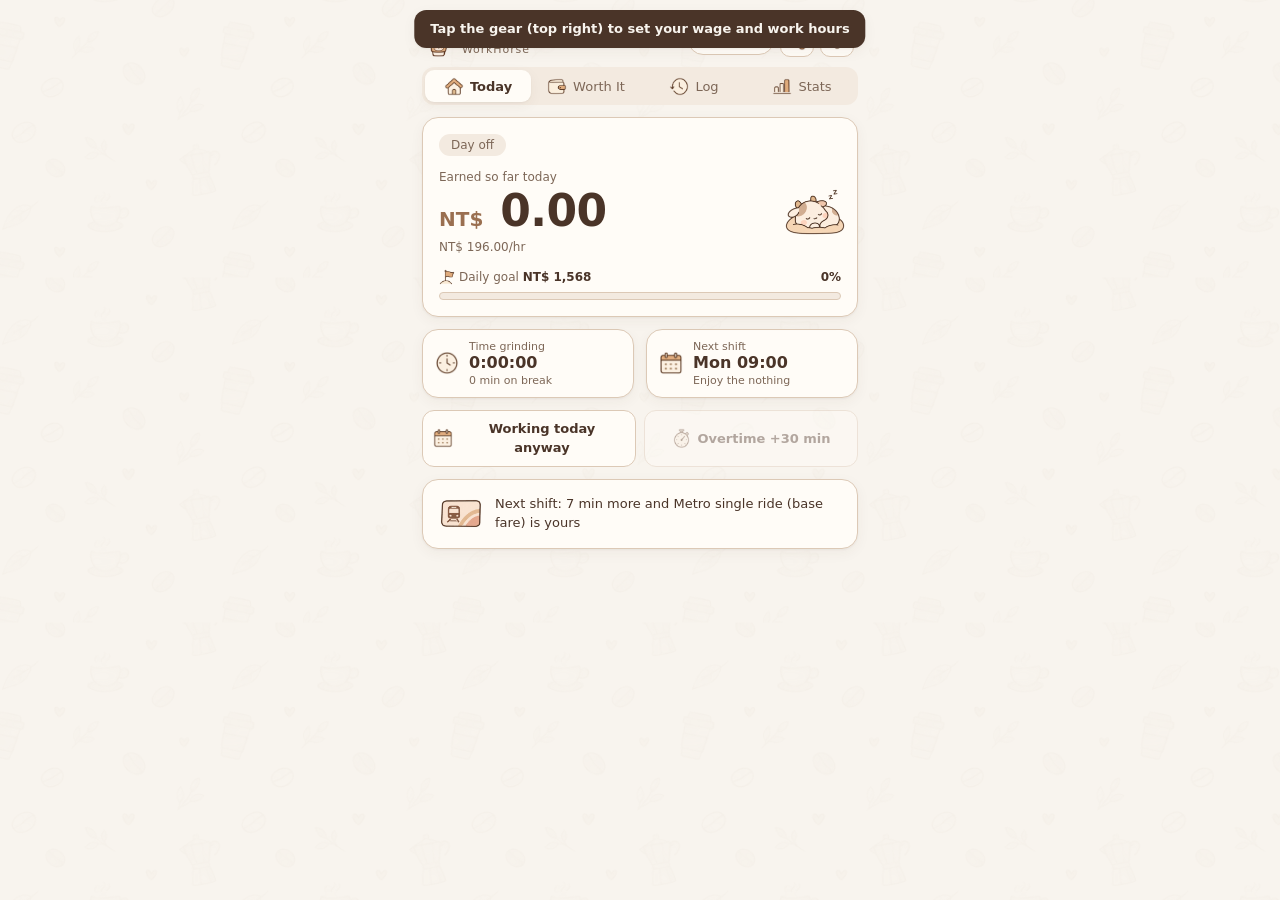
==== commit 6fde11d1: "Country regions (TW/JP/PH) with local prices, stock conversion, rename hotpot item Co-Authored-By: C" ====
--- a/public/index.html
+++ b/public/index.html
@@ -66,9 +66,12 @@
       <div class="card">
         <div class="row between">
           <h2 data-i18n="items.title">薪資換算器</h2>
-          <button class="btn small" id="btnAddItem" data-i18n="items.add">＋ 新增</button>
-        </div>
-        <label class="field inline"><span data-i18n="items.city">便當參考縣市</span><select id="citySelect"></select></label>
+          <div class="row">
+            <button class="btn small" id="btnAddStock" data-i18n="items.addStock">＋ 股票</button>
+            <button class="btn small" id="btnAddItem" data-i18n="items.add">＋ 新增</button>
+          </div>
+        </div>
+        <label class="field inline"><span data-i18n="items.country">地區</span><select class="country-select" id="countrySelect"></select></label>
         <p class="note" data-i18n="items.note"></p>
       </div>
       <div id="itemList"></div>
@@ -104,6 +107,7 @@
     <section class="view" id="view-settings">
       <div class="card">
         <div class="row between"><h2 data-i18n="set.basic">基本設定</h2><button class="btn small" id="btnBackHome" data-i18n="set.done">完成</button></div>
+        <label class="field"><span data-i18n="items.country">地區</span><select class="country-select" id="countrySelect2"></select></label>
         <label class="field"><span><span data-i18n="set.hourly">時薪</span> (<em data-bind="cur">NT$</em>)</span>
           <input type="number" min="0" step="0.01" inputmode="decimal" data-set="hourly"></label>
         <div class="field"><span data-i18n="set.days">一週上哪幾天班</span><div class="chips" id="dayChips"></div></div>
@@ -132,6 +136,8 @@
         </div>
         <p class="note" data-i18n="set.otNote"></p>
         <label class="field"><span data-i18n="set.goal">每日目標</span><input type="number" min="0" step="1" data-set="dailyGoal"></label>
+        <label class="field"><span data-i18n="set.proxy">報價代理網址</span><input type="url" placeholder="https://" data-set="quoteProxy"></label>
+        <p class="note" data-i18n="set.proxyNote"></p>
       </details>
 
       <div class="card">
@@ -140,7 +146,6 @@
           <select data-set="notifyEvery" id="notifySelect"></select></label>
         <label class="check"><input type="checkbox" data-set="useSystemNotification"> <span data-i18n="set.sysNotify">系統通知</span></label>
         <label class="check"><input type="checkbox" data-set="hideAmount"> <span data-i18n="set.hide">隱藏金額</span></label>
-        <label class="field"><span data-i18n="set.currency">貨幣</span><select data-set="currency" id="currencySelect"></select></label>
       </div>
 
       <div class="card">
@@ -185,6 +190,29 @@
   </form>
 </dialog>
 
+<!-- 股票 -->
+<dialog id="stockDialog">
+  <form method="dialog" id="stockForm">
+    <h3 id="stockDialogTitle" data-i18n="stock.title">新增股票</h3>
+    <div class="grid2">
+      <label class="field"><span data-i18n="stock.market">市場</span><select name="market" id="stockMarket"></select></label>
+      <span></span>
+    </div>
+    <label class="field"><span data-i18n="stock.query">股票代碼或簡稱</span>
+      <span class="row"><input name="q" id="stockQuery" autocomplete="off" data-i18n-ph="stock.ph"><button type="button" class="btn small" id="btnStockSearch" data-i18n="stock.search">搜尋</button></span></label>
+    <div id="stockResults" class="results"></div>
+    <p class="note" id="stockStatus" data-i18n="stock.noPick"></p>
+    <label class="field"><span id="stockManualLabel"></span><input name="manual" type="number" min="0" step="any"></label>
+    <p class="note" data-i18n="stock.note"></p>
+    <div class="row end">
+      <button type="button" class="btn danger" id="btnDeleteStock" data-i18n="dlg.delete">刪除</button>
+      <span class="grow"></span>
+      <button type="button" class="btn" id="btnCancelStock" data-i18n="dlg.cancel">取消</button>
+      <button type="submit" class="btn primary" id="btnSubmitStock" data-i18n="stock.add">加入</button>
+    </div>
+  </form>
+</dialog>
+
 <!-- 補登班次 -->
 <dialog id="shiftDialog">
   <form method="dialog" id="shiftForm">
@@ -216,9 +244,11 @@
 
 <script src="assets/workhorse/asset-manifest.js"></script>
 <script src="js/i18n.js"></script>
+<script src="js/prices.js"></script>
 <script src="js/defaults.js"></script>
 <script src="js/assets.js"></script>
 <script src="js/core.js"></script>
+<script src="js/stocks.js"></script>
 <script src="js/share.js"></script>
 <script src="js/app.js"></script>
 </body>
--- a/public/style.css
+++ b/public/style.css
@@ -217,3 +217,16 @@
 details.adv[open] > summary::after { content: "－"; }
 details.adv[open] > summary { margin-bottom: var(--sp-2); }
 .break-row .time-sep { color: var(--muted); }
+
+/* 股票 */
+.results { display: flex; flex-direction: column; gap: 4px; margin: 4px 0; }
+.results button { display: flex; justify-content: space-between; gap: 8px; text-align: left; background: var(--paper); border: 1px solid var(--line); border-radius: 10px; padding: 6px 10px; cursor: pointer; font: inherit; color: var(--ink); }
+.results button:hover, .results button.sel { border-color: var(--caramel); background: var(--caramel-soft); }
+.results small { color: var(--muted); white-space: nowrap; }
+.field .row { display: flex; gap: 6px; }
+.stock-meta { color: var(--muted); font-size: 11px; margin-top: 2px; }
+.stock-meta.err { color: var(--bad); }
+.est { color: var(--muted); font-size: 11px; margin-right: 2px; }
+.sym { display: inline-block; font-size: 10px; padding: 0 6px; border-radius: 99px; background: var(--caramel-soft); color: var(--caramel-deep); margin-left: 4px; font-weight: 600; }
+
+#btnStockSearch { white-space: nowrap; flex: none; padding: 6px 14px; }
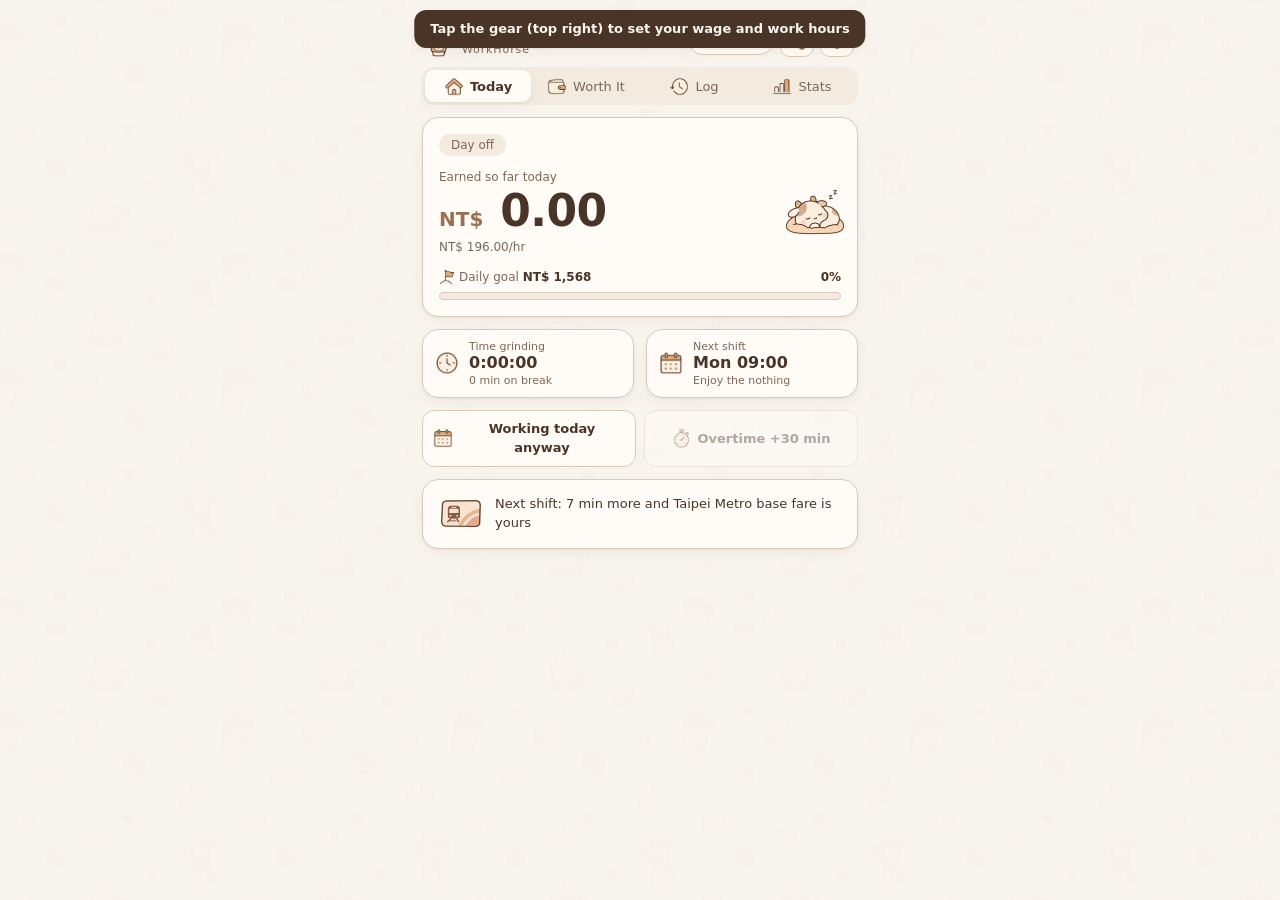
==== commit 5909dce8: "Fix Safari load issues (versioned assets, working service worker, on-screen errors); per-country ite" ====
--- a/public/index.html
+++ b/public/index.html
@@ -6,10 +6,12 @@
 <title>牛馬薪水計 WorkHorse</title>
 <meta name="description" content="即時顯示今天賺了多少錢(到小數點後兩位),並換算成咖啡、便當、手搖飲。">
 <meta name="theme-color" content="#F8F4EE">
+<meta name="build" content="__BUILD__">
+<script src="js/boot.js?v=__BUILD__"></script>
 <link rel="manifest" href="manifest.webmanifest">
 <link rel="icon" type="image/png" href="assets/workhorse/brand/app_icon_512.png">
 <link rel="apple-touch-icon" href="assets/workhorse/brand/app_icon_512.png">
-<link rel="stylesheet" href="style.css">
+<link rel="stylesheet" href="style.css?v=__BUILD__">
 </head>
 <body>
 <div id="app">
@@ -163,6 +165,16 @@
 </div>
 
 <div id="toast" role="status" aria-live="polite"></div>
+
+<!-- 載入失敗時顯示(由 js/boot.js 控制) -->
+<div id="bootError" class="boot-error" role="alert" hidden>
+  <b>網頁載入出了問題 / Something went wrong / エラーが発生しました</b>
+  <code id="bootErrorMsg"></code>
+  <div class="row wrap">
+    <button class="btn small" onclick="location.reload()">重新載入 Reload</button>
+    <button class="btn small primary" onclick="WH_RESET()">清除快取並重新載入 Clear cache</button>
+  </div>
+</div>
 
 <!-- 換算項目編輯 -->
 <dialog id="itemDialog">
@@ -242,14 +254,14 @@
   </div>
 </dialog>
 
-<script src="assets/workhorse/asset-manifest.js"></script>
-<script src="js/i18n.js"></script>
-<script src="js/prices.js"></script>
-<script src="js/defaults.js"></script>
-<script src="js/assets.js"></script>
-<script src="js/core.js"></script>
-<script src="js/stocks.js"></script>
-<script src="js/share.js"></script>
-<script src="js/app.js"></script>
+<script src="assets/workhorse/asset-manifest.js?v=__BUILD__"></script>
+<script src="js/i18n.js?v=__BUILD__"></script>
+<script src="js/prices.js?v=__BUILD__"></script>
+<script src="js/defaults.js?v=__BUILD__"></script>
+<script src="js/assets.js?v=__BUILD__"></script>
+<script src="js/core.js?v=__BUILD__"></script>
+<script src="js/stocks.js?v=__BUILD__"></script>
+<script src="js/share.js?v=__BUILD__"></script>
+<script src="js/app.js?v=__BUILD__"></script>
 </body>
 </html>
--- a/public/style.css
+++ b/public/style.css
@@ -230,3 +230,14 @@
 .sym { display: inline-block; font-size: 10px; padding: 0 6px; border-radius: 99px; background: var(--caramel-soft); color: var(--caramel-deep); margin-left: 4px; font-weight: 600; }
 
 #btnStockSearch { white-space: nowrap; flex: none; padding: 6px 14px; }
+
+/* 載入錯誤提示 */
+.boot-error { position: fixed; left: 12px; right: 12px; bottom: 12px; z-index: 200; background: var(--surface); border: 1px solid var(--bad); border-radius: 14px;
+  padding: 12px 14px; box-shadow: 0 10px 30px rgba(74, 52, 40, .2); font-size: 13px; }
+.boot-error[hidden] { display: none; }
+.boot-error code { display: block; margin: 6px 0 8px; color: var(--bad); font-size: 12px; word-break: break-all; }
+/* 舊版 Safari 沒有 <dialog> 時的替代樣式 */
+dialog.poly { position: fixed; top: 50%; left: 50%; transform: translate(-50%, -50%); z-index: 100; max-height: 90vh; overflow: auto; }
+dialog.poly:not([open]) { display: none; }
+/* iPhone:輸入框字小於 16px 會自動放大畫面 */
+@media (pointer: coarse) { input, select { font-size: 16px; } }
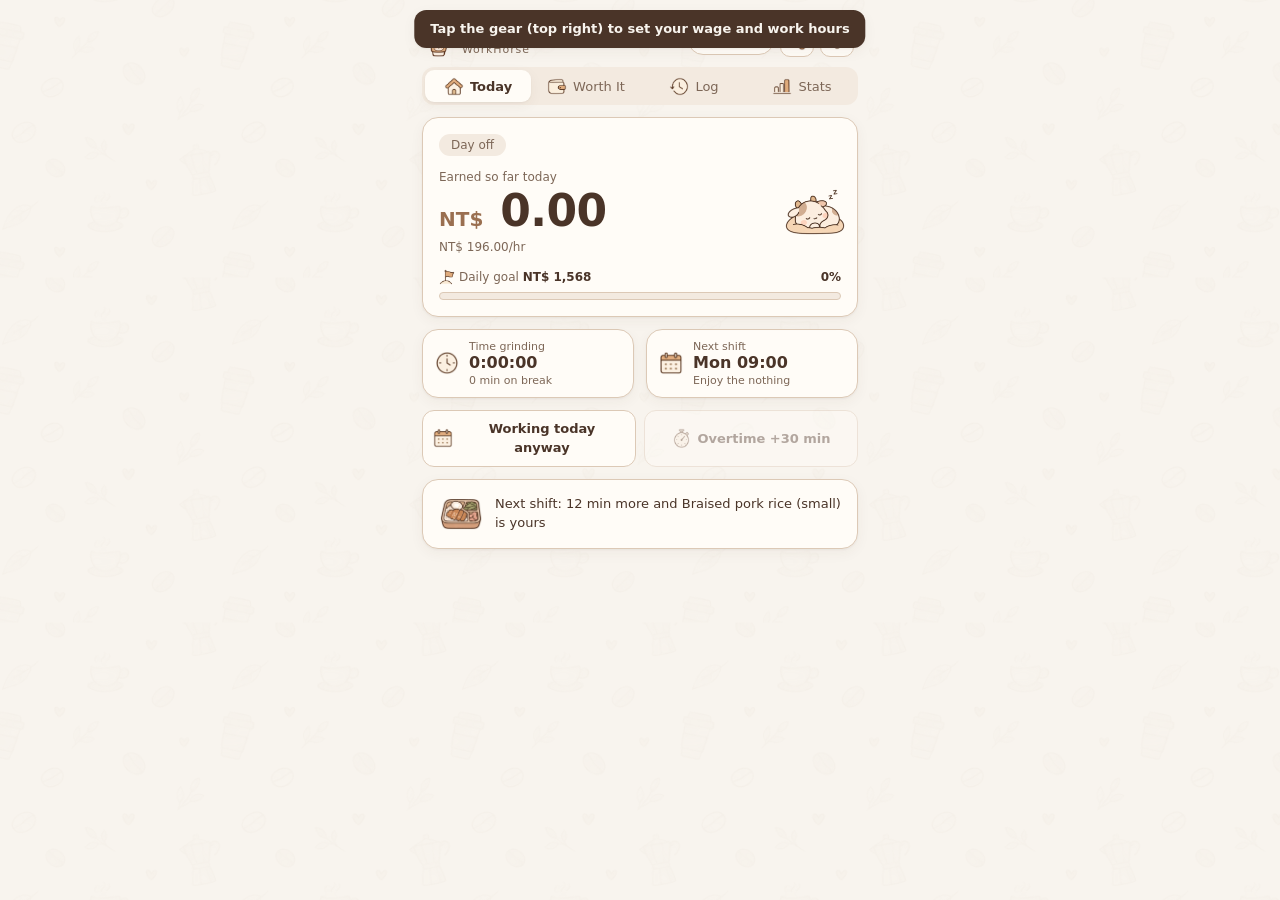
==== commit bd76c0c6: "Rewards page: 4 featured items per country, explore-more catalog by 6 categories, personal goals wit" ====
--- a/public/index.html
+++ b/public/index.html
@@ -67,11 +67,8 @@
     <section class="view" id="view-rewards">
       <div class="card">
         <div class="row between">
-          <h2 data-i18n="items.title">薪資換算器</h2>
-          <div class="row">
-            <button class="btn small" id="btnAddStock" data-i18n="items.addStock">＋ 股票</button>
-            <button class="btn small" id="btnAddItem" data-i18n="items.add">＋ 新增</button>
-          </div>
+          <h2 data-i18n="items.title">這筆錢能買啥?</h2>
+          <button class="btn small" id="btnAddItem" data-i18n="items.add">＋ 新增</button>
         </div>
         <label class="field inline"><span data-i18n="items.country">地區</span><select class="country-select" id="countrySelect"></select></label>
         <p class="note" data-i18n="items.note"></p>
@@ -193,6 +190,14 @@
         <option value="goal" data-i18n="dlg.kind.goal"></option>
       </select></label>
     <label class="field" id="savedField"><span data-i18n="dlg.saved">已存金額</span><input name="saved" type="number" min="0" step="1"></label>
+    <label class="check" id="doneField"><input type="checkbox" name="done"> <span data-i18n="goal.markDone">標記為已達成</span></label>
+    <div class="field"><span data-i18n="dlg.image">圖片(選填)</span>
+      <div class="row">
+        <button type="button" class="btn small" id="btnPickImage" data-i18n="dlg.pickImage">上傳圖片</button>
+        <button type="button" class="btn small" id="btnClearImage" data-i18n="dlg.imageClear">移除圖片</button>
+        <input type="file" id="fileImage" accept="image/*" hidden>
+      </div>
+    </div>
     <div class="row end">
       <button type="button" class="btn danger" id="btnDeleteItem" data-i18n="dlg.delete">刪除</button>
       <span class="grow"></span>
--- a/public/style.css
+++ b/public/style.css
@@ -241,3 +241,43 @@
 dialog.poly:not([open]) { display: none; }
 /* iPhone:輸入框字小於 16px 會自動放大畫面 */
 @media (pointer: coarse) { input, select { font-size: 16px; } }
+
+/* ── 這筆錢能買啥:區塊 / 精選 / 探索更多 ── */
+.sec-head { display: flex; justify-content: space-between; align-items: center; gap: 8px; margin: var(--sp-4) 4px 8px; }
+.sec-head:first-child { margin-top: 0; }
+.sec-head h3 { margin: 0; font-size: 14px; font-weight: 650; }
+.sec-head small { display: block; font-weight: 400; font-size: 11px; }
+.chips-row { display: flex; flex-wrap: wrap; gap: 6px; margin: 0 4px 8px; }
+.chips-row button { border: 1px solid var(--line); background: var(--surface); color: var(--ink); border-radius: 99px; padding: 4px 12px; cursor: pointer; font: inherit; font-size: 12px; transition: transform var(--t), border-color var(--t); }
+.chips-row button:hover { border-color: var(--caramel); }
+.chips-row button:active { transform: scale(.97); }
+.sec-empty { color: var(--muted); font-size: 12px; margin: 0 4px 8px; }
+.item-ico img.usr-img { width: 100%; height: 100%; object-fit: cover; border-radius: 12px; border: 1px solid var(--line); }
+.equiv-tag { display: inline-block; margin-left: 6px; font-size: 10px; padding: 0 7px; border-radius: 99px; background: var(--sage-soft); color: #4F5F36; vertical-align: middle; }
+.price-src { color: var(--muted); font-size: 11px; margin-top: 2px; line-height: 1.35; }
+.item.done { opacity: .75; }
+
+details.explore { margin-top: var(--sp-4); }
+details.explore > summary, details.grp > summary { cursor: pointer; list-style: none; display: flex; justify-content: space-between; align-items: center; font-weight: 650; }
+details.explore > summary::-webkit-details-marker, details.grp > summary::-webkit-details-marker { display: none; }
+details.explore > summary::after, details.grp > summary::after { content: "＋"; color: var(--caramel-deep); }
+details.explore[open] > summary::after, details.grp[open] > summary::after { content: "－"; }
+details.grp { border-top: 1px solid var(--line); padding: 10px 0 2px; margin-top: 10px; }
+details.grp:first-of-type { border-top: 0; margin-top: 6px; }
+details.grp > summary { font-size: 13px; font-weight: 600; }
+.cat-row { display: grid; grid-template-columns: 36px 1fr auto; gap: 10px; align-items: center; padding: 8px 0; }
+.cat-row + .cat-row { border-top: 1px dashed var(--line); }
+.cat-ico { width: 36px; height: 36px; display: grid; place-items: center; }
+.cat-ico img { width: 100%; height: 100%; object-fit: contain; }
+.cat-name { font-size: 13px; font-weight: 600; line-height: 1.3; }
+.cat-price { font-size: 12px; color: var(--muted); }
+.cat-src { font-size: 10px; color: var(--muted); }
+.cat-row .btn { padding: 3px 12px; font-size: 12px; }
+
+/* 股票卡 */
+.stock-grid { display: grid; grid-template-columns: 1fr 1fr; gap: 6px 10px; margin: 6px 0; }
+.stock-grid div { background: var(--paper); border-radius: 10px; padding: 6px 10px; }
+.stock-grid small { display: block; font-size: 10px; }
+.stock-grid b { font-variant-numeric: tabular-nums; font-size: 14px; }
+.stock-line { font-size: 11px; color: var(--muted); margin-top: 3px; line-height: 1.4; }
+.icon-preview img.usr { width: 100%; height: 100%; object-fit: cover; border-radius: 12px; }
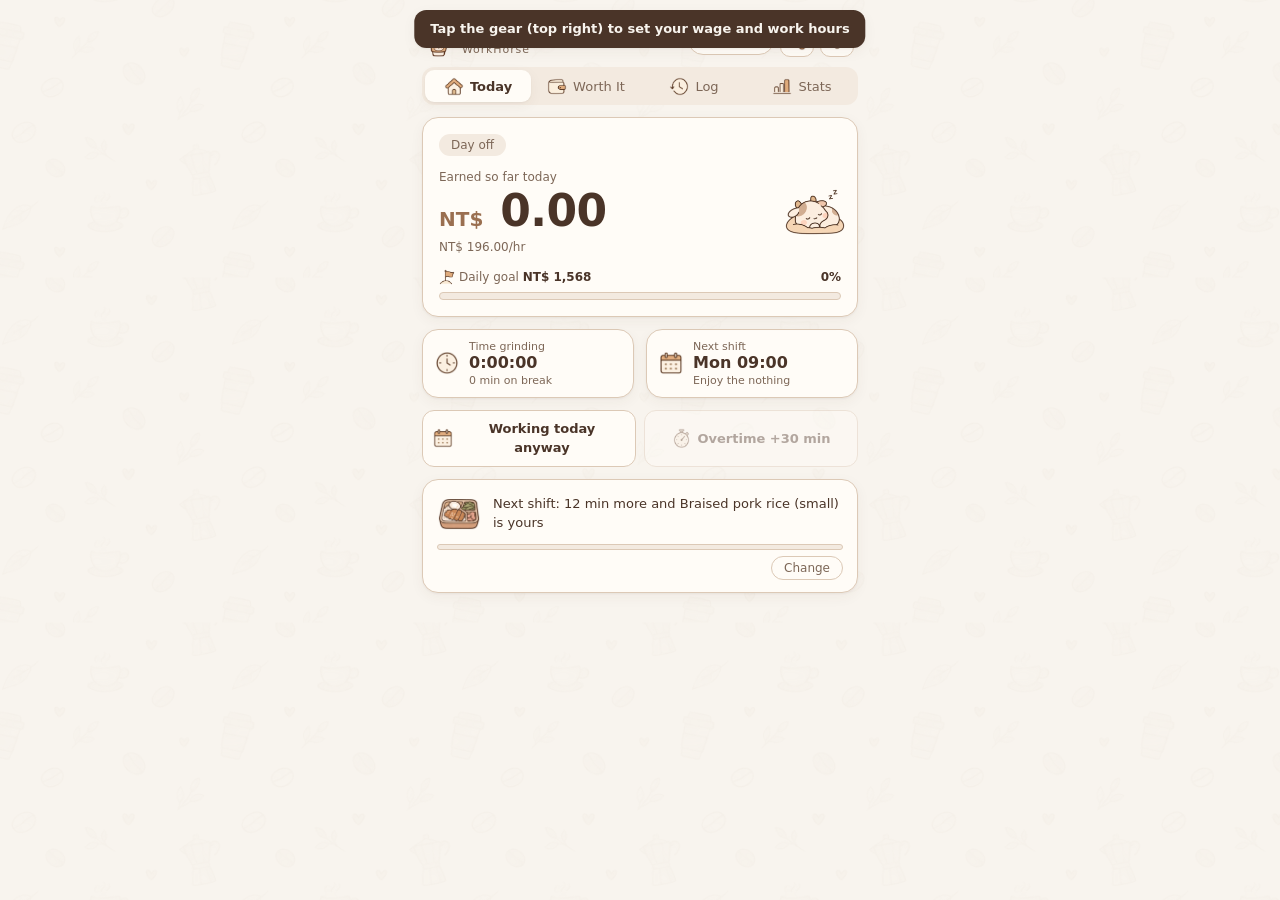
==== commit d7ecf586: "Home: customizable 'next target' card (pick any item/goal/stock or auto) Co-Authored-By: Claude Sonn" ====
--- a/public/index.html
+++ b/public/index.html
@@ -60,7 +60,11 @@
         <button class="btn small" id="btnOtReset" hidden data-i18n="q.otReset">重設</button>
       </div>
 
-      <button class="card next" id="nextReward"><span class="next-ico"></span><span class="next-text"></span></button>
+      <div class="card next" id="nextReward">
+        <button class="next-body" id="nextOpen" type="button"><span id="nextBody"></span></button>
+        <div class="next-bar"><i id="nextBar"></i></div>
+        <div class="next-foot"><button class="link-btn" id="btnPickNext" type="button" data-i18n="next.change">自訂</button></div>
+      </div>
     </section>
 
     <!-- 換算 -->
@@ -230,6 +234,13 @@
   </form>
 </dialog>
 
+<!-- 首頁「下一個目標」自訂 -->
+<dialog id="nextDialog">
+  <h3 data-i18n="next.pick">選擇首頁要追蹤的目標</h3>
+  <div id="nextOptions" class="pick-list" role="radiogroup"></div>
+  <div class="row end"><span class="grow"></span><button type="button" class="btn" id="btnCloseNext" data-i18n="share.close">關閉</button></div>
+</dialog>
+
 <!-- 補登班次 -->
 <dialog id="shiftDialog">
   <form method="dialog" id="shiftForm">
--- a/public/style.css
+++ b/public/style.css
@@ -281,3 +281,22 @@
 .stock-grid b { font-variant-numeric: tabular-nums; font-size: 14px; }
 .stock-line { font-size: 11px; color: var(--muted); margin-top: 3px; line-height: 1.4; }
 .icon-preview img.usr { width: 100%; height: 100%; object-fit: cover; border-radius: 12px; }
+
+/* 首頁「下一個目標」卡(可自訂追蹤哪一項) */
+.card.next { display: block; padding: 12px 14px; margin-bottom: 0; }
+.next-body { display: flex; align-items: center; gap: 12px; width: 100%; background: none; border: 0; padding: 0; text-align: left; cursor: pointer; font: inherit; color: inherit; }
+.next-body > span { display: flex; align-items: center; gap: 12px; }
+.next-bar { height: 6px; background: var(--surface-soft); border: 1px solid var(--line); border-radius: 99px; overflow: hidden; margin-top: 8px; }
+.next-bar i { display: block; height: 100%; width: 0; background: var(--caramel); border-radius: 99px; transition: width 300ms ease; }
+.next-foot { display: flex; justify-content: flex-end; margin-top: 6px; }
+.link-btn { background: none; border: 1px solid var(--line); border-radius: 99px; padding: 2px 12px; font: inherit; font-size: 12px; color: var(--muted); cursor: pointer; transition: border-color var(--t), color var(--t); }
+.link-btn:hover { border-color: var(--caramel); color: var(--ink); }
+.pick-list { display: flex; flex-direction: column; gap: 6px; max-height: 56vh; overflow: auto; margin: 6px 0; }
+.pick-row { display: grid; grid-template-columns: 36px 1fr auto; gap: 10px; align-items: center; width: 100%; text-align: left; background: var(--paper); border: 1px solid var(--line); border-radius: 12px; padding: 8px 10px; cursor: pointer; font: inherit; color: var(--ink); }
+.pick-row:hover { border-color: var(--caramel); }
+.pick-row[aria-checked="true"] { border-color: var(--caramel-deep); background: var(--caramel-soft); }
+.pick-row .pk-ico { width: 36px; height: 36px; display: grid; place-items: center; }
+.pick-row .pk-ico img { width: 100%; height: 100%; object-fit: contain; border-radius: 6px; }
+.pick-row .pk-name { font-size: 13px; font-weight: 600; line-height: 1.3; }
+.pick-row .pk-sub { font-size: 11px; color: var(--muted); }
+.pick-row .pk-price { font-size: 12px; color: var(--muted); white-space: nowrap; font-variant-numeric: tabular-nums; }
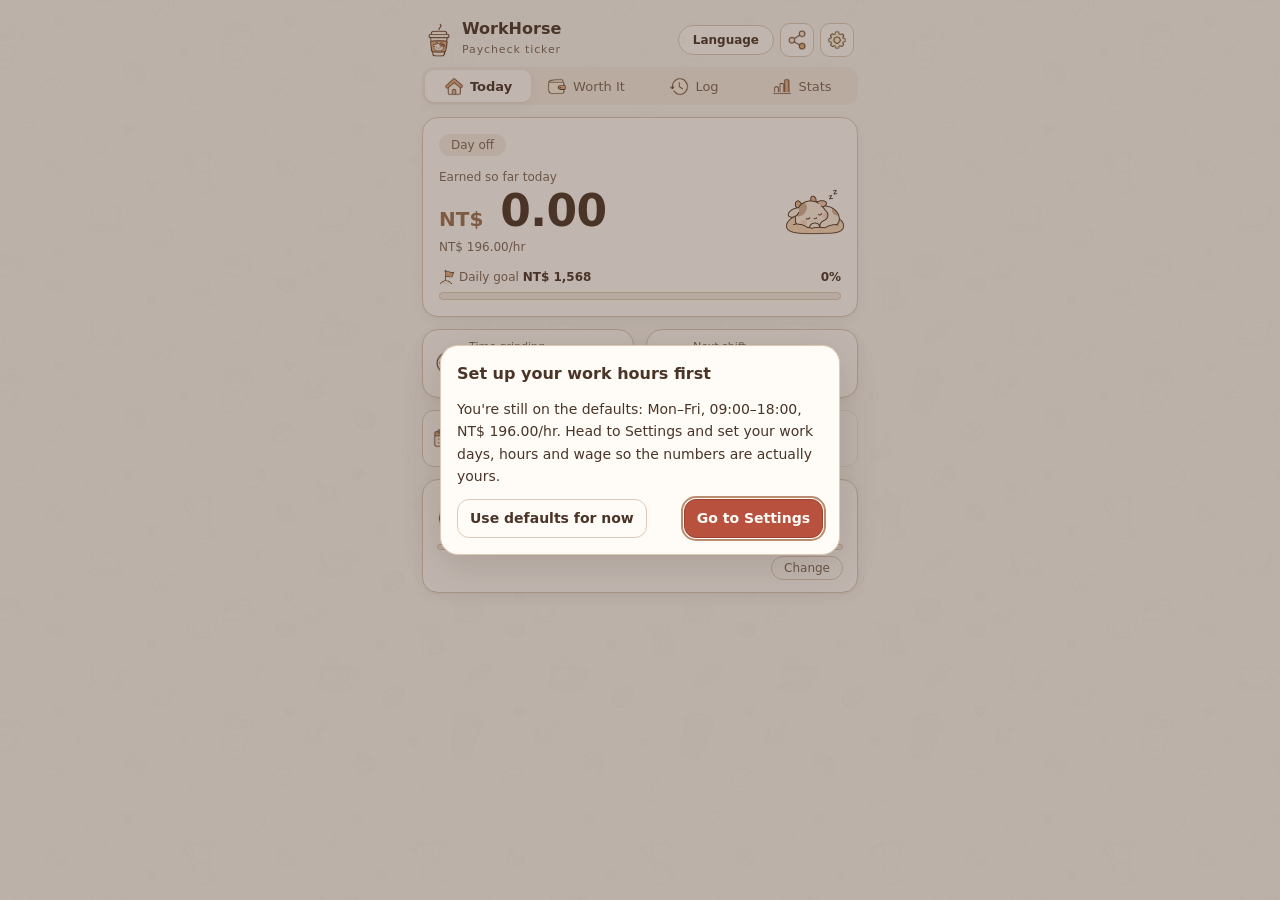
==== commit 07e445a7: "Setup notice for default work settings, red sticky Done button, one-tap Language (zh/en) button Co-A" ====
--- a/public/index.html
+++ b/public/index.html
@@ -18,10 +18,10 @@
   <header class="topbar">
     <div class="brand">
       <img class="logo" data-asset="brand.cow_coffee_logo" alt="" draggable="false">
-      <div><b data-i18n="brand.name">牛馬薪水計</b><small>WorkHorse</small></div>
+      <div><b data-i18n="brand.name">牛馬薪水計</b><small data-i18n="brand.sub">WorkHorse</small></div>
     </div>
     <div class="tools">
-      <select class="pill-select" id="langSelect" data-i18n-aria="lang.title" data-i18n-title="lang.title"></select>
+      <button class="lang-btn" id="btnLang" type="button" data-i18n-aria="lang.title" data-i18n-title="lang.title">Language</button>
       <button class="icon-btn" id="btnShare" data-i18n-aria="btn.share" data-i18n-title="btn.share"><img class="ico" data-asset="ui_icons.share" alt=""></button>
       <button class="icon-btn" id="btnSettings" data-i18n-aria="btn.settings" data-i18n-title="btn.settings"><img class="ico" data-asset="ui_icons.settings_gear" alt=""></button>
     </div>
@@ -109,7 +109,7 @@
     <!-- 設定 -->
     <section class="view" id="view-settings">
       <div class="card">
-        <div class="row between"><h2 data-i18n="set.basic">基本設定</h2><button class="btn small" id="btnBackHome" data-i18n="set.done">完成</button></div>
+        <div class="row between"><h2 data-i18n="set.basic">基本設定</h2><button class="btn small done-btn" id="btnBackHome" data-i18n="set.done">完成</button></div>
         <label class="field"><span data-i18n="items.country">地區</span><select class="country-select" id="countrySelect2"></select></label>
         <label class="field"><span><span data-i18n="set.hourly">時薪</span> (<em data-bind="cur">NT$</em>)</span>
           <input type="number" min="0" step="0.01" inputmode="decimal" data-set="hourly"></label>
@@ -161,6 +161,7 @@
         </div>
         <input type="file" id="fileRestore" accept="application/json" hidden>
       </div>
+      <div class="done-bar"><button class="btn done-btn" id="btnDoneBottom" type="button" data-i18n="set.done">完成</button></div>
     </section>
   </main>
 </div>
@@ -241,6 +242,17 @@
   <div class="row end"><span class="grow"></span><button type="button" class="btn" id="btnCloseNext" data-i18n="share.close">關閉</button></div>
 </dialog>
 
+<!-- 第一次進來:還在用預設的上班設定 -->
+<dialog id="setupDialog">
+  <h3 data-i18n="setup.title">先設定你的上班時間吧</h3>
+  <p id="setupBody" class="setup-body"></p>
+  <div class="row end">
+    <button type="button" class="btn" id="btnSetupLater" data-i18n="setup.later">先用預設,稍後再說</button>
+    <span class="grow"></span>
+    <button type="button" class="btn done-btn" id="btnSetupGo" data-i18n="setup.go" autofocus>去設定</button>
+  </div>
+</dialog>
+
 <!-- 補登班次 -->
 <dialog id="shiftDialog">
   <form method="dialog" id="shiftForm">
--- a/public/style.css
+++ b/public/style.css
@@ -300,3 +300,19 @@
 .pick-row .pk-name { font-size: 13px; font-weight: 600; line-height: 1.3; }
 .pick-row .pk-sub { font-size: 11px; color: var(--muted); }
 .pick-row .pk-price { font-size: 12px; color: var(--muted); white-space: nowrap; font-variant-numeric: tabular-nums; }
+
+/* 設定頁的「完成」:醒目的磚紅色,並固定在畫面底部,不用再找 */
+.done-btn { background: #B8523F; border-color: #9E412F; color: #FFFCF7; font-weight: 700; }
+.done-btn:hover { background: #A84735; border-color: #8C3727; }
+.done-btn:disabled { opacity: .5; }
+.done-bar { position: sticky; bottom: 0; z-index: 6; display: flex; padding: 14px 0 12px; margin-top: 4px;
+  background: linear-gradient(to top, var(--paper) 62%, rgba(248, 244, 238, 0)); }
+.done-bar .done-btn { flex: 1; padding: 12px; font-size: 15px; border-radius: 14px; box-shadow: 0 4px 14px rgba(184, 82, 63, .28); }
+.btn.small.done-btn { padding: 5px 16px; font-size: 13px; }
+
+/* 語言:單一按鈕,中文 <-> English */
+.lang-btn { height: 30px; padding: 0 14px; background: var(--surface); border: 1px solid var(--line); border-radius: 99px; color: var(--ink);
+  font: inherit; font-size: 12px; font-weight: 600; cursor: pointer; transition: border-color var(--t), transform var(--t); }
+.lang-btn:hover { border-color: var(--caramel); }
+.lang-btn:active { transform: scale(.96); }
+.setup-body { margin: 0 0 var(--sp-3); line-height: 1.6; }
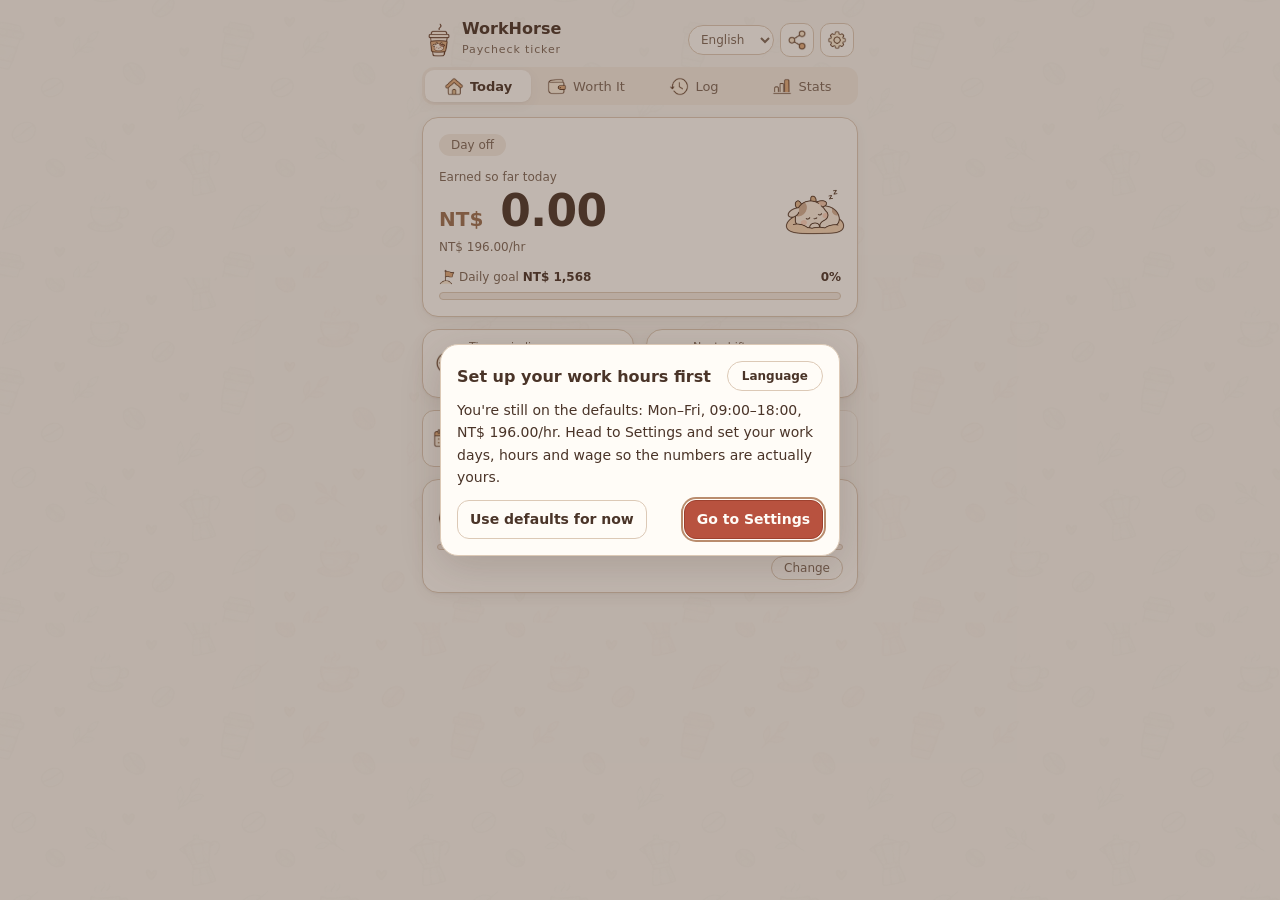
==== commit 38780876: "Restore header language select; put the one-tap Language (zh/en) button only in the setup notice dia" ====
--- a/public/index.html
+++ b/public/index.html
@@ -21,7 +21,7 @@
       <div><b data-i18n="brand.name">牛馬薪水計</b><small data-i18n="brand.sub">WorkHorse</small></div>
     </div>
     <div class="tools">
-      <button class="lang-btn" id="btnLang" type="button" data-i18n-aria="lang.title" data-i18n-title="lang.title">Language</button>
+      <select class="pill-select" id="langSelect" data-i18n-aria="lang.title" data-i18n-title="lang.title"></select>
       <button class="icon-btn" id="btnShare" data-i18n-aria="btn.share" data-i18n-title="btn.share"><img class="ico" data-asset="ui_icons.share" alt=""></button>
       <button class="icon-btn" id="btnSettings" data-i18n-aria="btn.settings" data-i18n-title="btn.settings"><img class="ico" data-asset="ui_icons.settings_gear" alt=""></button>
     </div>
@@ -244,7 +244,10 @@
 
 <!-- 第一次進來:還在用預設的上班設定 -->
 <dialog id="setupDialog">
-  <h3 data-i18n="setup.title">先設定你的上班時間吧</h3>
+  <div class="row between setup-head">
+    <h3 data-i18n="setup.title">先設定你的上班時間吧</h3>
+    <button class="lang-btn" id="btnSetupLang" type="button" data-i18n-aria="lang.title" data-i18n-title="lang.title">Language</button>
+  </div>
   <p id="setupBody" class="setup-body"></p>
   <div class="row end">
     <button type="button" class="btn" id="btnSetupLater" data-i18n="setup.later">先用預設,稍後再說</button>
--- a/public/style.css
+++ b/public/style.css
@@ -316,3 +316,7 @@
 .lang-btn:hover { border-color: var(--caramel); }
 .lang-btn:active { transform: scale(.96); }
 .setup-body { margin: 0 0 var(--sp-3); line-height: 1.6; }
+
+.setup-head { align-items: flex-start; margin-bottom: var(--sp-2); }
+.setup-head h3 { margin: 4px 0 0; }
+.setup-head .lang-btn { flex: none; }
